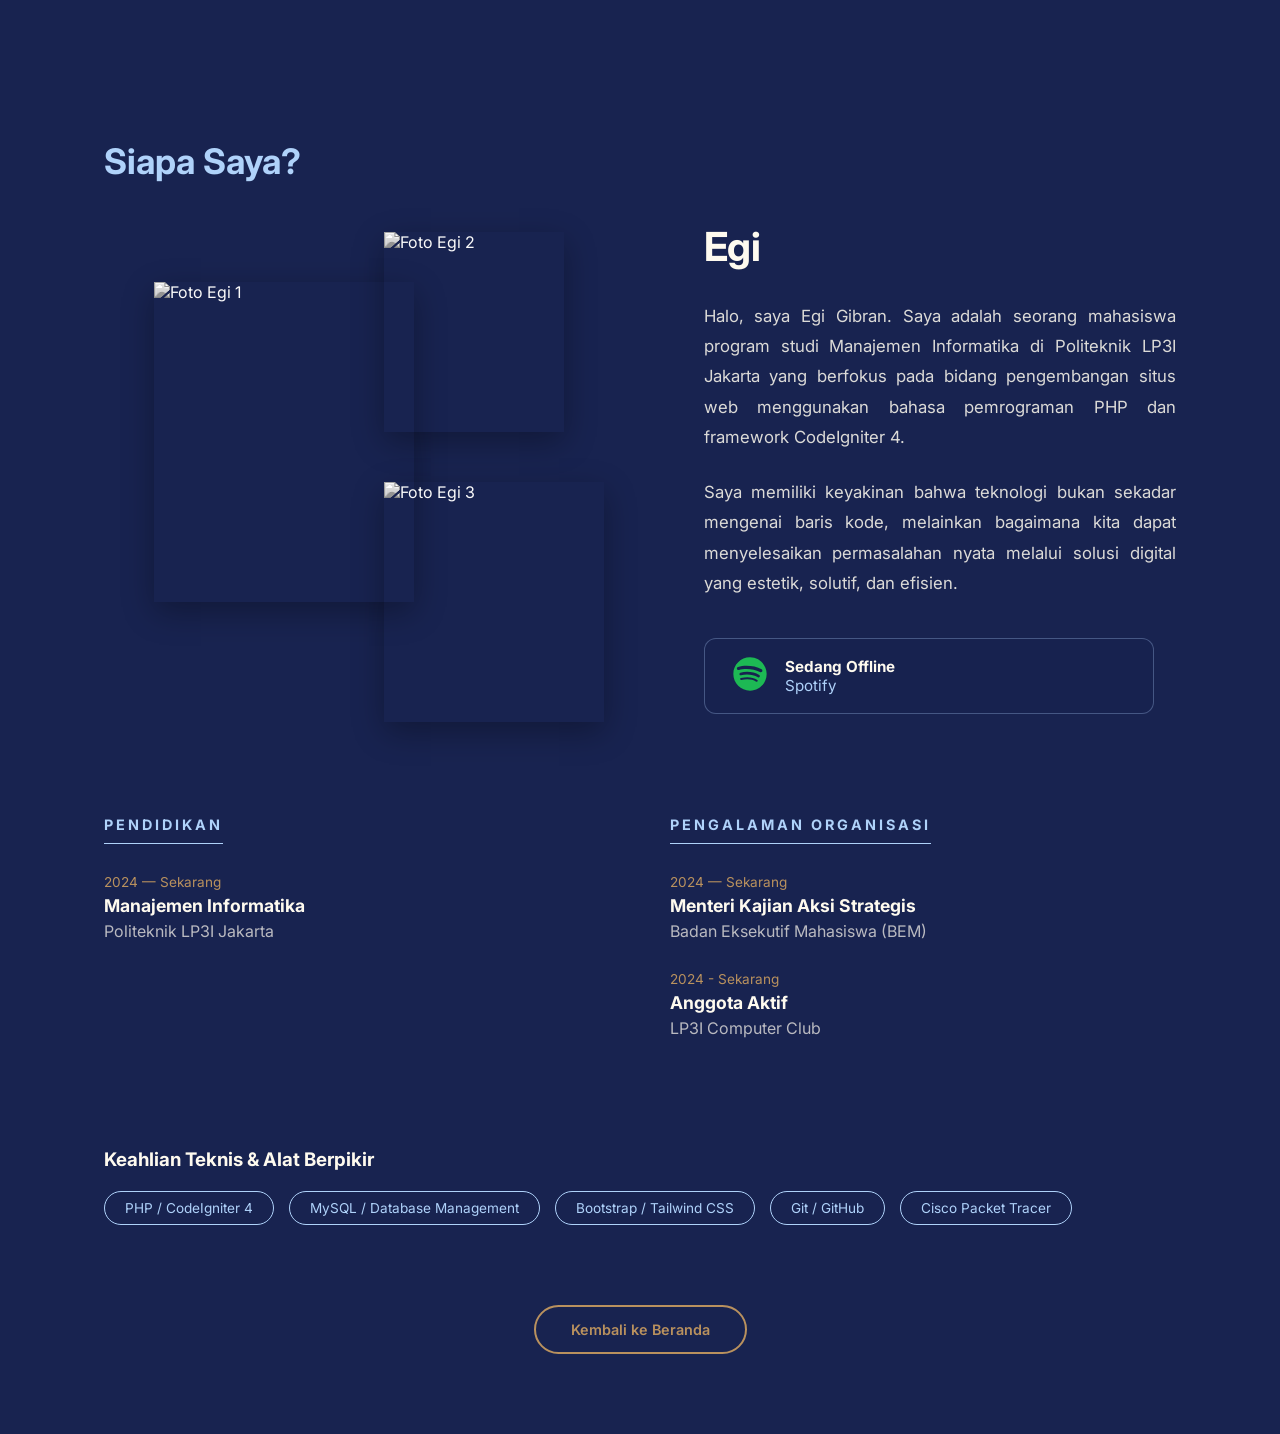
==== about.html @ 4a365207 "first commit: rombakan background dan marquee egi" ====
<!DOCTYPE html>
<html lang="id">
<head>
  <meta charset="UTF-8">
  <meta name="viewport" content="width=device-width, initial-scale=1.0">
  <title>Tentang — Egi</title>
  <link rel="stylesheet" href="style.css">
  <link href="https://fonts.googleapis.com/css2?family=Inter:wght@300;400;600&family=Montserrat:wght@800&display=swap" rel="stylesheet">
</head>
<body class="about-page">

  <!-- <header class="navbar scrolled">
    <a href="index.html" class="logo">Egi.</a>
    <nav class="nav-links">
      <a href="index.html">Beranda</a>
      <a href="about.html" style="color: var(--powder-blue); font-weight: 600;">Tentang</a>
      <a href="index.html#project">Portofolio</a>
      <a href="index.html#contact">Kontak</a>
    </nav>
  </header> -->

  <main class="about-container">
    <section class="about-hero">
      <h2 class="about-section-title reveal-left">Siapa Saya?</h2>
    </section>

    <div class="about-wrapper-alvalens">
      <div class="about-images-collage reveal-left">
        <div class="img-box img-main"><img src="assets/IMG_1856.jpg" alt="Foto Egi 1"></div>
        <div class="img-box img-top-right"><img src="assets/IMG_1967.jpg" alt="Foto Egi 2"></div>
        <div class="img-box img-bottom-center"><img src="assets/IMG_1965.jpg" alt="Foto Egi 3"></div>
      </div>

      <div class="about-text-content reveal-right">
        <h1 class="about-name">Egi</h1>
        <p class="about-paragraph">
          Halo, saya Egi Gibran. Saya adalah seorang mahasiswa program studi Manajemen Informatika di Politeknik LP3I Jakarta yang berfokus pada bidang pengembangan situs web menggunakan bahasa pemrograman PHP dan framework CodeIgniter 4.
        </p>
        <p class="about-paragraph">
          Saya memiliki keyakinan bahwa teknologi bukan sekadar mengenai baris kode, melainkan bagaimana kita dapat menyelesaikan permasalahan nyata melalui solusi digital yang estetik, solutif, dan efisien.
        </p>
        
        <div class="spotify-widget">
          <div class="spotify-icon">
            <svg viewBox="0 0 24 24" fill="currentColor">
              <path d="M12 2C6.477 2 2 6.477 2 12s4.477 10 10 10 10-4.477 10-10S17.523 2 12 2zm4.586 14.424c-.18.295-.565.387-.86.207-2.377-1.454-5.37-1.783-8.893-.982-.336.075-.668-.135-.744-.47-.075-.336.135-.668.47-.743 3.856-.88 7.15-.51 9.822 1.127.296.18.388.565.205.861zm1.225-2.72c-.227.367-.707.487-1.074.26-2.72-1.672-6.87-2.157-10.08-1.182-.413.125-.847-.107-.972-.52-.125-.413.107-.847.52-.972 3.676-1.114 8.243-.57 11.35 1.344.366.226.486.706.256 1.071zm.105-2.833C14.444 8.788 8.715 8.6 5.39 9.61c-.512.156-1.054-.133-1.21-.646-.156-.513.132-1.054.645-1.21 3.812-1.157 10.122-.94 14.135 1.443.46.273.61.87.337 1.33-.273.46-.87.61-1.33.338z"/>
            </svg>
          </div>
          <div class="spotify-info">
            <span class="spotify-title">Sedang Offline</span>
            <span class="spotify-status">Spotify</span>
          </div>
        </div>
      </div>
    </div>

    <section class="about-grid">
      <div class="grid-col reveal-left">
        <h3>Pendidikan</h3>
        <div class="timeline-item">
          <span class="year">2024 — Sekarang</span>
          <h4>Manajemen Informatika</h4>
          <p>Politeknik LP3I Jakarta</p>
        </div>
      </div>

      <div class="grid-col reveal-right">
        <h3>Pengalaman Organisasi</h3>
        <div class="timeline-item">
          <span class="year">2024 — Sekarang</span>
          <h4>Menteri Kajian Aksi Strategis</h4>
          <p>Badan Eksekutif Mahasiswa (BEM)</p>
        </div>
        <div class="timeline-item">
          <span class="year">2024 - Sekarang</span>
          <h4>Anggota Aktif</h4>
          <p>LP3I Computer Club</p>
        </div>
      </div>
    </section>

    <section class="skills-section reveal-up">
      <h3>Keahlian Teknis & Alat Berpikir</h3>
      <div class="skills-wrapper">
        <span>PHP / CodeIgniter 4</span>
        <span>MySQL / Database Management</span>
        <span>Bootstrap / Tailwind CSS</span>
        <span>Git / GitHub</span>
        <span>Cisco Packet Tracer</span>
      </div>
    </section>

    <div style="text-align: center; margin-top: 80px;">
        <a href="index.html" class="minimal-btn">Kembali ke Beranda</a>
    </div>
  </main>

  <script src="script.js"></script>
  <script>
  document.addEventListener("DOMContentLoaded", () => {
    const elementsToAnimate = document.querySelectorAll('.reveal-up, .reveal-left, .reveal-right');
    setTimeout(() => {
      elementsToAnimate.forEach((element, index) => {
        setTimeout(() => {
          element.classList.add('active');
        }, index * 150);
      });
    }, 100);
  });
</script>
</body>
</html>
---- style.css ----
/* =========================
   GOOGLE FONT
========================= */
@import url('https://fonts.googleapis.com/css2?family=Inter:wght@300;400;500;600;700&display=swap');


:root {
  --deep-blue: #182350;     /* Warna background utama/gelap */
  --powder-blue: #AFD2FA;   /* Warna aksen terang/highlight */
  --floral-white: #FEFAEF;  /* Warna teks utama & card cerah */
  --pale-brown: #B9915E;    /* Warna tombol premium/aksen hangat */
}
/* =========================
   RESET & BASE
========================= */
* {
  margin: 0;
  padding: 0;
  box-sizing: border-box;
}

html, body {
  width: 100%;
  height: 100%;
  background: var(--deep-blue);
  color: var(--floral-white);
  font-family: 'Inter', sans-serif;
}

/* Global scroll setting */
body {
  overflow-x: hidden;
  overflow-y: auto;
}

/* =========================
   SMOOTH SCROLL CONTAINER
========================= */
.scroll-container {
  /* Ubah dari 100vh ke auto supaya bisa di-scroll bebas */
  height: auto;
  overflow-y: visible;
  overflow-x: hidden;
  /* Matikan total scroll-snap */
  scroll-snap-type: none !important;
  scroll-behavior: smooth;
}

.section {
  min-height: 100vh;
  /* Matikan snap align di section */
  scroll-snap-align: none !important;
  scroll-snap-stop: normal !important;
  display: flex;
  align-items: center;
  justify-content: center;
  padding: 0 8%;
}

/* =========================
   NAVBAR & LOGO (STAY RAMPING)
========================= */
.navbar {
  position: fixed;
  top: 0;
  left: 0;
  width: 100%;
  height: 80px;
  padding: 0 5%;
  display: flex;
  align-items: center;
  justify-content: space-between;
  z-index: 1000;
  transition: all 0.6s cubic-bezier(0.25, 1, 0.5, 1);
}

.navbar.scrolled {
  top: 20px;
  left: 50%;
  transform: translateX(-50%);
  width: 90%;
  max-width: 1100px;
  height: 65px;
  border-radius: 100px;
  background: rgba(24, 35, 80, 0.5) !important; /* Transparansi Deep Blue */
  backdrop-filter: blur(20px);
  border: 1px solid rgba(175, 210, 250, 0.2); /* Border tipis pake Powder Blue */
  box-shadow: 0 10px 40px rgba(0,0,0,0.3);
}

.logo {
  text-decoration: none;
  color: var(--floral-white) !important;
  font-family: 'Inter', sans-serif;
  font-size: 1.5rem;
  font-weight: 300;
  letter-spacing: 2px;
  text-transform: uppercase;
  transition: 0.3s;
}

.nav-links { display: flex; gap: 40px; }
.nav-links a { 
  text-decoration: none; 
  color: var(--floral-white);
  font-size: 0.95rem; 
  transition: 0.3s; 
}
.nav-links a:hover { 
  color: var(--powder-blue); 
}

/* =========================
   LAYOUT & CONTENT (SEJAJAR)
========================= */
.section-wrapper {
  width: 100%;
  max-width: 1100px;
  display: flex;
  justify-content: space-between;
  align-items: center;
  margin: 0 auto;
  gap: 80px;
}

.section-content {
  flex: 1;
  max-width: 520px;
  text-align: left;
}

.section-image {
  flex: 1;
  display: flex;
  justify-content: flex-end;
}

.section-label {
  text-transform: uppercase;
  font-size: 0.8rem;
  letter-spacing: 4px;
  color: var(--powder-blue); /* Label teks atas jadi biru muda menyala */
  margin-bottom: 12px;
  display: block;
}

.section-content h1 {
  font-size: clamp(3rem, 6vw, 4.5rem);
  line-height: 1.05;
  margin-bottom: 20px;
  letter-spacing: -2px;
  font-weight: 700;
  color: var(--floral-white) !important;
}

.section-content h2 {
  font-size: clamp(2rem, 3.5vw, 2.8rem);
  line-height: 1.2;
  margin-bottom: 20px;
  letter-spacing: -1px;
  font-weight: 600;
  color: var(--floral-white) !important;
}

.section-description {
  color: rgba(254, 250, 239, 0.8); /* Teks deskripsi dibuat sedikit transparan agar nyaman dibaca */
  line-height: 1.8;
  font-size: 1.05rem;
  margin-bottom: 35px;
  text-align: justify;
  text-justify: inter-word;
}

/* =========================
   IMAGES SYSTEM
========================= */
.image-container {
  width: 280px;
  height: 340px;
  overflow: hidden;
  background: #ccc; 
  border: 1px solid rgba(0,0,0,0.05);
  transition: transform 0.6s cubic-bezier(0.25, 1, 0.5, 1);
}

.image-pill { border-radius: 200px; }
.image-square { border-radius: 24px; }

.image-container img {
  width: 100%;
  height: 100%;
  object-fit: cover;
  filter: grayscale(100%);
  transition: filter 0.6s ease, transform 0.6s ease;
  opacity: 0.9;
}

.image-container:hover img { 
  opacity: 1; 
  filter: grayscale(0%);
}

.image-container:hover { transform: scale(1.02); }

/* Efek dasar sebelum elemen masuk ke layar */
.reveal-left { 
  opacity: 0; 
  transform: translateX(-50px); 
  transition: opacity 0.8s ease, transform 0.8s cubic-bezier(0.25, 1, 0.5, 1);
}
.reveal-right { 
  opacity: 0; 
  transform: translateX(50px); 
  transition: opacity 0.8s ease, transform 0.8s cubic-bezier(0.25, 1, 0.5, 1);
}
.reveal-up { 
  opacity: 0; 
  transform: translateY(40px); 
  transition: opacity 0.8s ease, transform 0.8s cubic-bezier(0.25, 1, 0.5, 1);
}

/* Kelas aktif saat elemen ada di dalam layar */
.reveal-left.active, 
.reveal-right.active, 
.reveal-up.active { 
  opacity: 1; 
  transform: translate(0); 
}

.minimal-btn {
  display: inline-block;
  padding: 14px 35px;
  border: 2px solid var(--pale-brown);
  border-radius: 50px;
  color: var(--pale-brown);
  text-decoration: none;
  transition: 0.3s;
  font-size: 0.9rem;
  background: transparent;
  font-weight: 600;
}

.minimal-btn:hover { 
  background: var(--pale-brown); 
  color: var(--deep-blue); /* Saat dihover teks berubah jadi kontras gelap */
  transform: translateY(-3px);
  box-shadow: 0 10px 20px rgba(185, 145, 94, 0.3); /* Shadow mengikuti warna tombol */
}

/* =========================
   ABOUT PAGE FIX (NO BLANK)
========================= */
.about-page {
background: var(--deep-blue) !important;
  color: var(--floral-white) !important;
  overflow-y: auto !important;
}

/* Matikan snap scroll di About agar konten tidak hilang */
.about-page .scroll-container {
  height: auto !important;
  overflow: visible !important;
  display: block !important;
  scroll-snap-type: none !important;
}

/* =========================
   PERBAIKAN TOTAL: ALVALENS LAYOUT
========================= */
.about-page {
  background: var(--deep-blue); /* Sekarang background dasarnya jadi Deep Blue */
  color: var(--floral-white);   /* Semua teks global defaultnya jadi krem putih mewah */
  overflow-y: auto !important;
}

.about-container {
  max-width: 1200px;
  margin: 0 auto;
  padding: 140px 5% 80px;
}

/* Judul Atas Kiri */
.about-section-title {
  font-family: 'Inter', sans-serif;
  font-size: 2.2rem;
  font-weight: 700;
  color: var(--powder-blue) !important;
  margin-bottom: 40px;
  text-align: left;
}

/* Grid Pembagi 2 Kolom */
.about-wrapper-alvalens {
  display: grid;
  grid-template-columns: 1.1fr 1fr;
  gap: 80px;
  align-items: start;
  margin-bottom: 100px;
}

/* =========================
   KOLASE FOTO (STACKING EFFECT)
========================= */
.about-images-collage {
  position: relative;
  width: 100%;
  height: 480px; /* Menjaga wadah tumpukan foto stabil */
}

.img-box {
  position: absolute;
  overflow: hidden;
  box-shadow: 0 10px 30px rgba(0,0,0,0.3);
  /* KUNCINYA DI SINI: Pake cubic-bezier biar transisi pas hover keluar-masuk halus banget */
  transition: transform 0.6s cubic-bezier(0.25, 1, 0.5, 1), box-shadow 0.6s cubic-bezier(0.25, 1, 0.5, 1), z-index 0.3s ease;
}

.img-box img {
  width: 100%;
  height: 100%;
  object-fit: cover;
  filter: grayscale(100%); /* Efek monokrom hitam putih */
  transition: filter 0.6s cubic-bezier(0.25, 1, 0.5, 1);
}

/* EFEK TIMBUL HALUS PAS DI-HOVER */
.img-box:hover {
  transform: translateY(-12px) scale(1.03); 
  box-shadow: 0 25px 50px rgba(0,0,0,0.5); 
  z-index: 10 !important;
}

.img-box:hover img {
  filter: grayscale(0%); /* Berwarna saat di-hover */
}

/* Pengaturan Posisi & Ukuran Persis Gambar */
.img-main {
  width: 260px;
  height: 320px;
  left: 50px;
  top: 60px;
  z-index: 2;
}

.img-top-right {
  width: 180px;
  height: 200px;
  right: 60px;
  top: 10px;
  z-index: 1;
}

.img-bottom-center {
  width: 220px;
  height: 240px;
  left: 280px;
  bottom: -20px;
  z-index: 3;
}

/* =========================
   KOLOM TEKS & DESKRIPSI
========================= */
.about-text-content {
  display: flex;
  flex-direction: column;
  gap: 25px;
}

.about-name {
  font-size: 2.5rem;
  font-weight: 700;
  color: var(--floral-white) !important;
  letter-spacing: -0.5px;
  margin-bottom: 5px;
}

.about-paragraph {
  font-size: 1.05rem;
  line-height: 1.8;
  color: rgba(254, 250, 239, 0.85) !important;
  text-align: justify; /* Membuat teks rata kanan-kiri yang rapi */
}

.about-paragraph strong {
  color: var(--powder-blue) !important; /* Teks tebal/highlight jadi biru muda */
  font-weight: 600;
}

/* =========================
   SPOTIFY WIDGET BOX
========================= */
.spotify-widget {
display: flex;
  align-items: center;
  gap: 15px;
  border: 1.5px solid rgba(175, 210, 250, 0.3);
  border-radius: 12px;
  padding: 15px 25px;
  width: 100%;
  max-width: 450px;
  margin-top: 15px;
  background: rgba(24, 35, 80, 0.3);
}

.spotify-icon svg {
  width: 40px;
  height: 40px;
  color: #1DB954; /* Kita kasih warna ijo khas Spotify asli biar mantap */
}

.spotify-info {
  display: flex;
  flex-direction: column;
}

.spotify-title {
  font-size: 0.95rem;
  font-weight: 700;
  color: var(--floral-white);
}

.spotify-status {
  font-size: 0.95rem;
  color: var(--powder-blue);
}

/* Responsif Mobile */
@media (max-width: 992px) {
  .about-wrapper-alvalens {
    grid-template-columns: 1fr;
    gap: 50px;
  }
  .about-images-collage {
    height: 400px;
  }
  .img-main { width: 200px; height: 260px; left: 10px; }
  .img-top-right { width: 140px; height: 160px; right: 20px; }
  .img-bottom-center { width: 160px; height: 180px; left: 180px; }
}

/* Paksa konten About muncul tanpa menunggu JS */
.reveal-left { 
  opacity: 0; 
  transform: translateX(-50px); 
  transition: opacity 0.8s ease, transform 0.8s cubic-bezier(0.25, 1, 0.5, 1);
}
.reveal-right { 
  opacity: 0; 
  transform: translateX(50px); 
  transition: opacity 0.8s ease, transform 0.8s cubic-bezier(0.25, 1, 0.5, 1);
}
.reveal-up { 
  opacity: 0; 
  transform: translateY(40px); 
  transition: opacity 0.8s ease, transform 0.8s cubic-bezier(0.25, 1, 0.5, 1);
}

.reveal-left.active, .reveal-right.active, .reveal-up.active { 
  opacity: 1 !important; 
  transform: translate(0) !important;
}

.about-hero h1 {
  font-size: clamp(2.5rem, 5vw, 4rem);
  margin-bottom: 30px;
  letter-spacing: -2px;
  color: var(--floral-white);
}

.about-bio {
  font-size: 1.2rem;
  line-height: 1.8;
  color: rgba(254, 250, 239, 0.85);
  max-width: 750px;
  margin-bottom: 80px;
}

.about-grid {
  display: grid;
  grid-template-columns: 1fr 1fr;
  gap: 60px;
  margin-bottom: 80px;
}

.grid-col h3 {
  text-transform: uppercase;
  font-size: 0.9rem;
  letter-spacing: 3px;
  margin-bottom: 30px;
  color: var(--powder-blue);
  border-bottom: 1px solid var(--powder-blue);
  padding-bottom: 10px;
  display: inline-block;
}

.timeline-item { margin-bottom: 30px; }
.timeline-item .year { font-size: 0.85rem; color: var(--pale-brown); /* Tahun pendidikan/organisasi di-highlight warna cokelat emas */ display: block; margin-bottom: 5px; }
.timeline-item h4 { font-size: 1.1rem; 
  font-weight: 700;
  color: var(--floral-white) !important; /* Memastikan judul instansi berwarna terang */
  margin-bottom: 5px; }

  .timeline-item p {
  color: rgba(254, 250, 239, 0.7) !important; /* Deskripsi instansi */
}

.skills-wrapper { display: flex; flex-wrap: wrap; gap: 15px; margin-top: 20px; }
.skills-wrapper span {
  padding: 8px 20px;
  border: 1px solid var(--powder-blue);
    color: var(--powder-blue);
  border-radius: 50px;
  font-size: 0.85rem;
  transition: 0.3s;
}
.skills-wrapper span:hover { background: var(--powder-blue);
    color: var(--deep-blue); }

/* =========================
   OVERLAY MENU & HAMBURGER FIX
========================= */
.hamburger { 
  border: none; 
  background: none; 
  cursor: pointer; 
  z-index: 1001; 
  display: block;
  padding: 10px; /* Kasih ruang klik biar nyaman */
}

/* Set isi garis hitam hamburger biar muncul mantap */
.hamburger span { 
  display: block; 
  width: 30px; 
  height: 2px; 
  background: var(--floral-white) !important; /* Garis burger jadi putih biar kelihatan */
  margin: 6px 0; 
  transition: all 0.3s ease; 
}

/* Animasi keren pas hamburger diklik (menjadi X) */
.hamburger.active span:nth-child(1) {
  transform: translateY(8px) rotate(45deg);
}
.hamburger.active span:nth-child(2) {
  opacity: 0;
}
.hamburger.active span:nth-child(3) {
  transform: translateY(-8px) rotate(-45deg);
}

/* Perbaikan Overlay Menu biar gak ngerusak tampilan utama */
.overlay-menu {
  position: fixed;
  inset: 0;
  background: var(--deep-blue) !important; /* Menu layar penuh jadi biru gelap */
  z-index: 999;
  display: flex;
  justify-content: center;
  align-items: center;
  
  /* Sembunyikan total saat tidak aktif */
  opacity: 0;
  visibility: hidden;
  pointer-events: none; 
  transition: opacity 0.5s ease, visibility 0.5s ease;
}

/* Saat overlay aktif dibuka */
.overlay-menu.active { 
  opacity: 1; 
  visibility: visible; 
  pointer-events: auto; /* Aktifkan klik tombol link */
}

/* Merapikan link di dalam overlay menu */
.overlay-links {
  display: flex;
  flex-direction: column;
  align-items: center;
  gap: 25px;
}

.overlay-links a { 
  display: block; 
  font-size: 2.5rem; 
  font-weight: 700; 
  color: rgba(254, 250, 239, 0.3);
  text-decoration: none; 
  text-transform: uppercase;
  letter-spacing: 2px;
  transition: all 0.4s ease; 
}

.overlay-links a:hover { 
  color: var(--powder-blue);
  transform: translateX(10px); 
}

@media (max-width: 768px) {
  .about-grid { grid-template-columns: 1fr; }
}


/* ========================================================
   EFEK LATAR BELAKANG TERINTEGRASI (ROMBAKAN EGI)
   ======================================================== */

/* Pembungkus Home & About: Memasang Gambar Heksagonal */
.home-about-group {
  width: 100%;
  position: relative;
  background-image: url('assets/bck-sec-homedanabout.png'); /* Menggunakan file heksagonal */
  background-size: cover;
  background-position: center;
  background-repeat: no-repeat;
  background-attachment: scroll;
  /* Trik blending mode: Menyaring background putih abu-abu menjadi menyatu dengan warna dasar body */
  background-blend-mode: overlay;
  background-color: var(--deep-blue);
}

/* Memastikan background aslinya transparan tipis agar pola di bawahnya tembus indah */
#home, #about {
  background: transparent !important; /* Paksa jadi transparan agar pola heksagonal di bawahnya tembus */
  backdrop-filter: none !important;  /* Matikan blur agar gambar abstrak di belakang terlihat tajam */
}

/* Section Work: Memasang Gambar Gelombang Asap */
.work-page-bg {
  background-image: url('image_91da5.png'), linear-gradient(var(--deep-blue), var(--deep-blue));
  background-size: cover;
  background-position: center;
  /* Screen membuat warna putih jadi transparan di atas warna dasar gelap */
  background-blend-mode: screen;
  background-color: var(--deep-blue);
  opacity: 1;
}

/* Section Contact: Memasang Gambar Marmer Premium */
.contact-page-bg {
  background-image: url('image_901c8f.jpg');
  background-size: cover;
  background-position: center;
  /* Color-burn / Multiply menyaring gumpalan marmer abu menjadi urat-urat gelap eksklusif */
  background-blend-mode: color-burn;
  background-color: var(--deep-blue);
}


/* ========================================================
   KOMPONEN: INFINITE MARQUEE TEXT RUNNING
   ======================================================== */
.marquee-container {
  width: 100%;
  overflow: hidden;
  background: var(--pale-brown); /* Menggunakan kelompok warna cokelat emas premium lu */
  padding: 18px 0;
  display: flex;
  align-items: center;
  border-top: 1px solid rgba(175, 210, 250, 0.2);
  border-bottom: 1px solid rgba(175, 210, 250, 0.2);
  z-index: 5;
  position: relative;
}

.marquee-content {
  display: flex;
  white-space: nowrap;
  gap: 0;
  /* Memanggil fungsi animasi berjalan terus menerus */
  animation: marquee-running 25s linear infinite;
}

.marquee-content span {
  font-family: 'Inter', sans-serif;
  font-size: 1.1rem;
  font-weight: 700;
  color: var(--deep-blue); /* Warna teks kontras gelap kontras tinggi */
  letter-spacing: 2px;
  padding-right: 40px; /* Jarak jeda antar kalimat repetisi */
}

/* Logika Animasi Pergeseran Koordinat X Murni */
@keyframes marquee-running {
  0% {
    transform: translateX(0%);
  }
  100% {
    transform: translateX(-33.33%);
  }
}


/* ========================================================
   OPTIMALISASI ANIMASI JAVASCRIPT REVEAL SYSTEM
   ======================================================== */
.reveal-left, .reveal-right, .reveal-up {
  opacity: 0;
  transition: opacity 0.8s ease, transform 0.8s cubic-bezier(0.25, 1, 0.5, 1);
}

.reveal-left { transform: translateX(-40px); }
.reveal-right { transform: translateX(40px); }
.reveal-up { transform: translateY(40px); }

/* Saat JS mendeteksi scroll atau load, kelas active ini langsung dipaksa berjalan */
.reveal-left.active, 
.reveal-right.active, 
.reveal-up.active { 
  opacity: 1 !important; 
  transform: translate(0) !important; 
}


/* Section Project: Memasang Gambar Gelombang Asap */
#project.work-page-bg {
  background-image: url('image_91da5.png'), linear-gradient(var(--deep-blue), var(--deep-blue));
  background-size: cover;
  background-position: center;
  background-blend-mode: screen;
  background-color: var(--deep-blue);
}
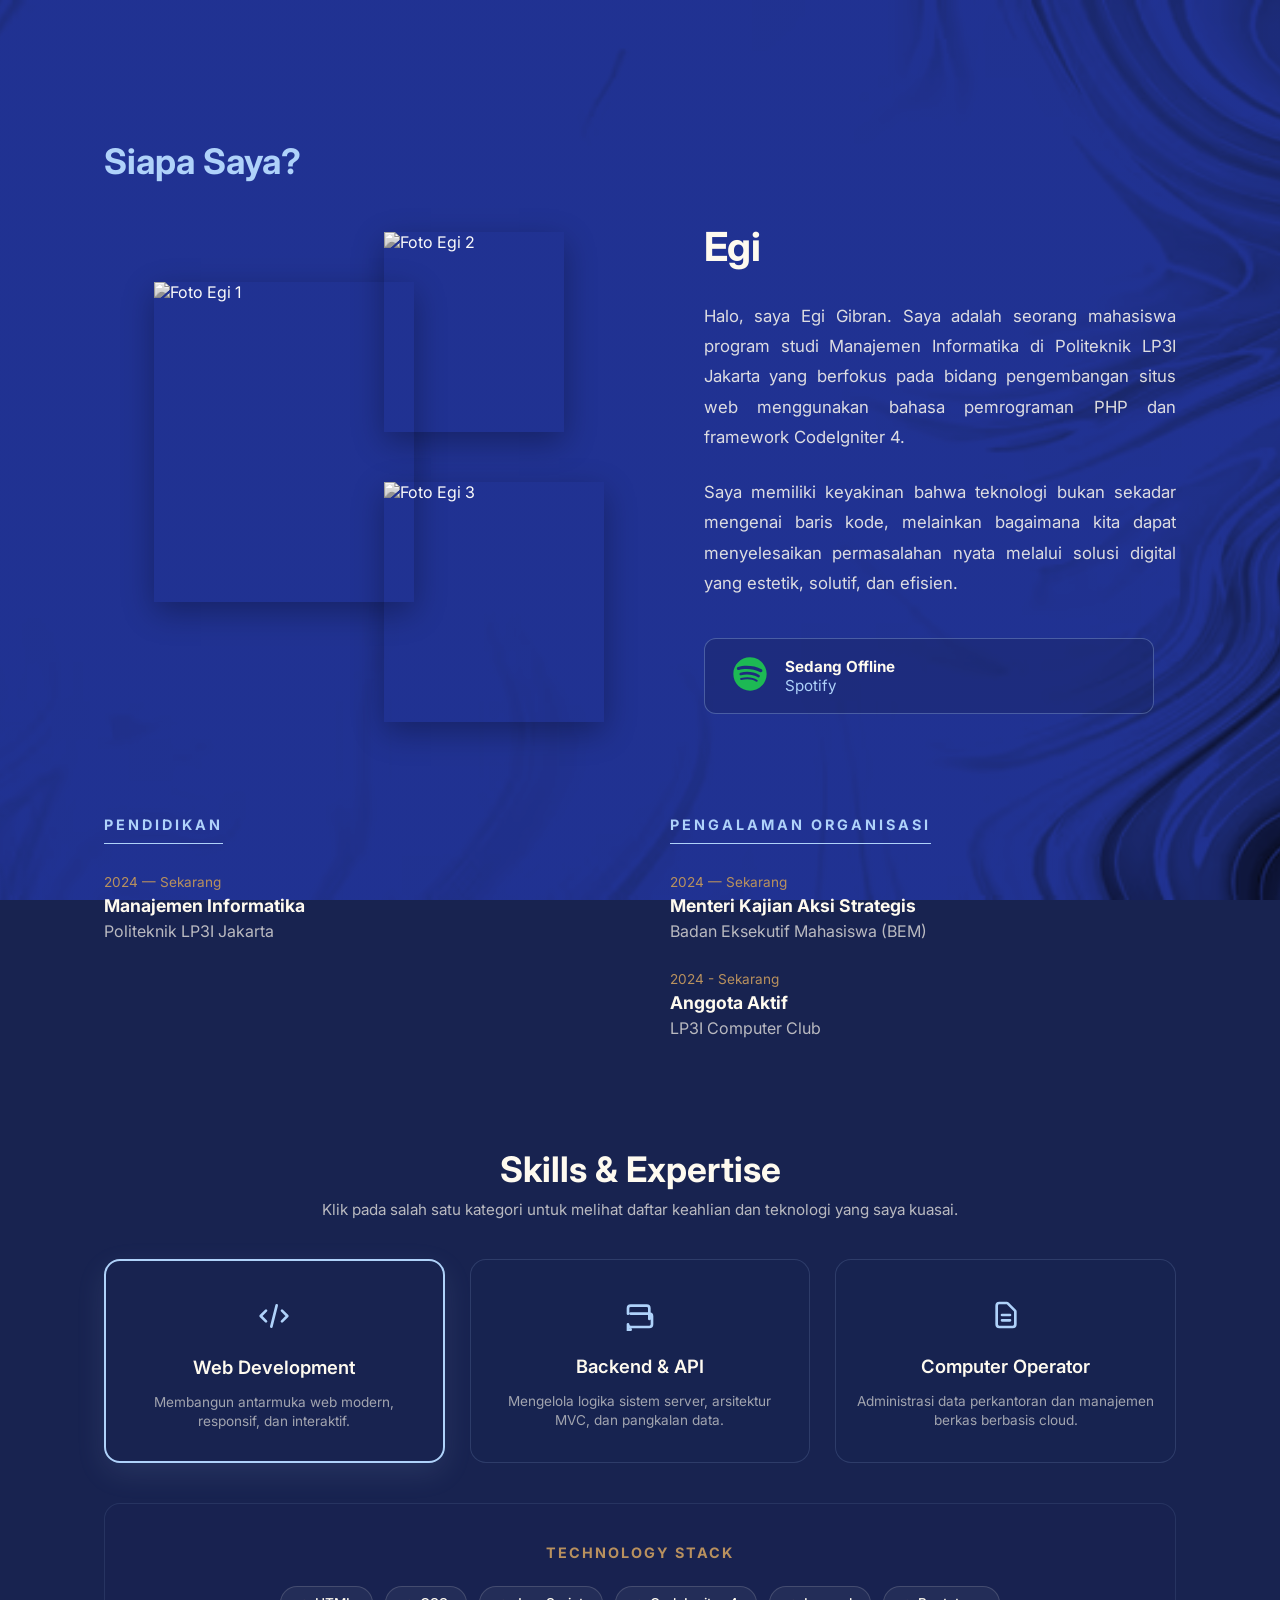
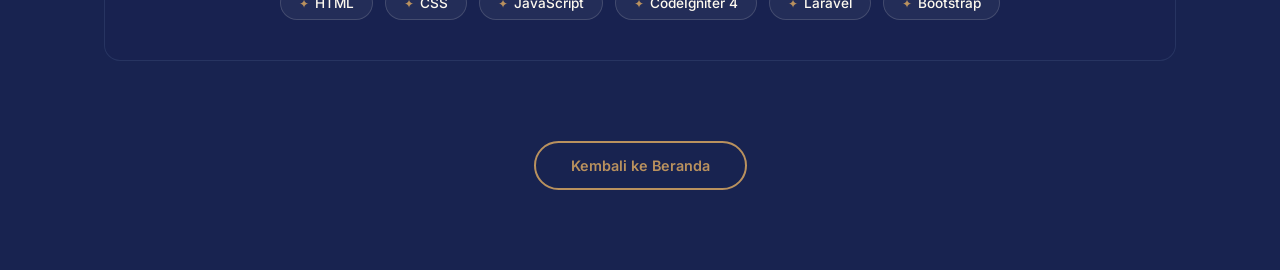
==== commit 91431f66: "Update website background jadi satu gambar utuh" ====
--- a/about.html
+++ b/about.html
@@ -5,19 +5,153 @@
   <meta name="viewport" content="width=device-width, initial-scale=1.0">
   <title>Tentang — Egi</title>
   <link rel="stylesheet" href="style.css">
-  <link href="https://fonts.googleapis.com/css2?family=Inter:wght@300;400;600&family=Montserrat:wght@800&display=swap" rel="stylesheet">
+  <link href="https://fonts.googleapis.com/css2?family=Inter:wght@300;400;600;700&family=Montserrat:wght@800&display=swap" rel="stylesheet">
+  
+  <!-- CSS Khusus untuk Interaktif Tab Kategori Skill ala image_175cc5.png -->
+  <style>
+    .skills-container-interactive {
+      width: 100%;
+      max-width: 1100px;
+      margin: 60px auto 20px;
+      text-align: center;
+    }
+    .skills-header-text h2 {
+      font-size: 2.2rem;
+      font-weight: 700;
+      color: var(--floral-white);
+      margin-bottom: 10px;
+    }
+    .skills-header-text p {
+      color: rgba(254, 250, 239, 0.7);
+      font-size: 0.95rem;
+      margin-bottom: 40px;
+    }
+    /* Grid Kategori Kartu Atas */
+    .skills-category-grid {
+      display: grid;
+      grid-template-columns: repeat(3, 1fr);
+      gap: 25px;
+      margin-bottom: 40px;
+    }
+    .skill-card-btn {
+      background: rgba(24, 35, 80, 0.4);
+      border: 1.5px solid rgba(175, 210, 250, 0.15);
+      border-radius: 16px;
+      padding: 30px 20px;
+      cursor: pointer;
+      display: flex;
+      flex-direction: column;
+      align-items: center;
+      gap: 15px;
+      transition: all 0.4s cubic-bezier(0.25, 1, 0.5, 1);
+    }
+    .skill-card-btn .icon-box {
+      width: 50px;
+      height: 50px;
+      display: flex;
+      align-items: center;
+      justify-content: center;
+      color: var(--powder-blue);
+      transition: transform 0.3s ease;
+    }
+    .skill-card-btn h4 {
+      font-size: 1.15rem;
+      font-weight: 600;
+      color: var(--floral-white);
+    }
+    .skill-card-btn p {
+      font-size: 0.85rem;
+      color: rgba(254, 250, 239, 0.6);
+      line-height: 1.4;
+    }
+    /* Efek Hover & Aktif Sesuai Referensi Gambar */
+    .skill-card-btn:hover {
+      transform: translateY(-5px);
+      border-color: rgba(175, 210, 250, 0.4);
+      background: rgba(24, 35, 80, 0.6);
+    }
+    .skill-card-btn:hover .icon-box {
+      transform: scale(1.1);
+    }
+    .skill-card-btn.active-tab {
+      background: rgba(24, 35, 80, 0.8);
+      border: 2px solid var(--powder-blue);
+      box-shadow: 0 10px 30px rgba(175, 210, 250, 0.1);
+    }
+    /* Panel Tempat Menampilkan Stack di Bawah */
+    .tech-stack-display-panel {
+      background: rgba(24, 35, 80, 0.25);
+      border: 1.5px solid rgba(175, 210, 250, 0.1);
+      border-radius: 16px;
+      padding: 40px 30px;
+      min-height: 150px;
+      display: flex;
+      flex-direction: column;
+      align-items: center;
+      justify-content: center;
+      gap: 20px;
+    }
+    .tech-stack-display-panel h5 {
+      font-size: 0.9rem;
+      text-transform: uppercase;
+      letter-spacing: 2px;
+      color: var(--pale-brown);
+      margin-bottom: 5px;
+    }
+    .tab-content-panel {
+      display: none;
+      flex-wrap: wrap;
+      justify-content: center;
+      gap: 12px;
+      width: 100%;
+      animation: fadeInSmooth 0.5s ease forwards;
+    }
+    .tab-content-panel.active-panel {
+      display: flex;
+    }
+    /* Desain Tombol Kapsul Mini */
+    .pill-badge {
+      display: flex;
+      align-items: center;
+      gap: 6px;
+      padding: 8px 18px;
+      background: rgba(254, 250, 239, 0.05);
+      border: 1px solid rgba(254, 250, 239, 0.15);
+      border-radius: 50px;
+      font-size: 0.85rem;
+      color: var(--floral-white);
+      font-weight: 500;
+      transition: all 0.3s ease;
+    }
+    .pill-badge::before {
+      content: '✦';
+      color: var(--pale-brown);
+      font-size: 0.75rem;
+    }
+    .pill-badge:hover {
+      background: var(--powder-blue);
+      color: var(--deep-blue);
+      border-color: var(--powder-blue);
+    }
+
+    @keyframes fadeInSmooth {
+      from { opacity: 0; transform: translateY(10px); }
+      to { opacity: 1; transform: translateY(0); }
+    }
+
+    /* Penyesuaian Responsif Layar HP */
+    @media (max-width: 768px) {
+      .skills-category-grid {
+        grid-template-columns: 1fr;
+        gap: 15px;
+      }
+      .skill-card-btn {
+        padding: 20px;
+      }
+    }
+  </style>
 </head>
 <body class="about-page">
-
-  <!-- <header class="navbar scrolled">
-    <a href="index.html" class="logo">Egi.</a>
-    <nav class="nav-links">
-      <a href="index.html">Beranda</a>
-      <a href="about.html" style="color: var(--powder-blue); font-weight: 600;">Tentang</a>
-      <a href="index.html#project">Portofolio</a>
-      <a href="index.html#contact">Kontak</a>
-    </nav>
-  </header> -->
 
   <main class="about-container">
     <section class="about-hero">
@@ -79,14 +213,77 @@
       </div>
     </section>
 
-    <section class="skills-section reveal-up">
-      <h3>Keahlian Teknis & Alat Berpikir</h3>
-      <div class="skills-wrapper">
-        <span>PHP / CodeIgniter 4</span>
-        <span>MySQL / Database Management</span>
-        <span>Bootstrap / Tailwind CSS</span>
-        <span>Git / GitHub</span>
-        <span>Cisco Packet Tracer</span>
+    <!-- ROMBAKAN UTAMA: INTERACTIVE TABBED SKILLS LAYOUT -->
+    <section class="skills-container-interactive reveal-up">
+      <div class="skills-header-text">
+        <h2>Skills & Expertise</h2>
+        <p>Klik pada salah satu kategori untuk melihat daftar keahlian dan teknologi yang saya kuasai.</p>
+      </div>
+
+      <!-- Tiga Kartu Kategori Pilihan Atas -->
+      <div class="skills-category-grid">
+        <div class="skill-card-btn active-tab" onclick="switchSkillTab(event, 'web-dev-panel')">
+          <div class="icon-box">
+            <svg width="32" height="32" fill="none" stroke="currentColor" stroke-width="2" viewBox="0 0 24 24">
+              <path stroke-linecap="round" stroke-linejoin="round" d="M10 20l4-16m4 4l4 4-4 4M6 16l-4-4 4-4" />
+            </svg>
+          </div>
+          <h4>Web Development</h4>
+          <p>Membangun antarmuka web modern, responsif, dan interaktif.</p>
+        </div>
+
+        <div class="skill-card-btn" onclick="switchSkillTab(event, 'backend-panel')">
+          <div class="icon-box">
+            <svg width="32" height="32" fill="none" stroke="currentColor" stroke-width="2" viewBox="0 0 24 24">
+              <path stroke-linecap="round" stroke-linejoin="round" d="M19 11H5m14 0a2 2 0 012 2v6a2 2 0 01-2 2H5a2 2 0 01-2-2v6a2 2 0 012-2m14-8V7a2 2 0 00-2-2H5a2 2 0 00-2 2v4" />
+            </svg>
+          </div>
+          <h4>Backend & API</h4>
+          <p>Mengelola logika sistem server, arsitektur MVC, dan pangkalan data.</p>
+        </div>
+
+        <div class="skill-card-btn" onclick="switchSkillTab(event, 'operator-panel')">
+          <div class="icon-box">
+            <svg width="32" height="32" fill="none" stroke="currentColor" stroke-width="2" viewBox="0 0 24 24">
+              <path stroke-linecap="round" stroke-linejoin="round" d="M9 12h6m-6 4h6m2 5H7a2 2 0 01-2-2V5a2 2 0 012-2h5.586a1 1 0 01.707.293l5.414 5.414a1 1 0 01.293.707V19a2 2 0 01-2 2z" />
+            </svg>
+          </div>
+          <h4>Computer Operator</h4>
+          <p>Administrasi data perkantoran dan manajemen berkas berbasis cloud.</p>
+        </div>
+      </div>
+
+      <!-- Container Tampilan Hasil Stack di Bawah -->
+      <div class="tech-stack-display-panel">
+        <h5>Technology Stack</h5>
+        
+        <!-- Isi Kategori 1: Web Development -->
+        <div id="web-dev-panel" class="tab-content-panel active-panel">
+          <span class="pill-badge">HTML</span>
+          <span class="pill-badge">CSS</span>
+          <span class="pill-badge">JavaScript</span>
+          <span class="pill-badge">CodeIgniter 4</span>
+          <span class="pill-badge">Laravel</span>
+          <span class="pill-badge">Bootstrap</span>
+        </div>
+
+        <!-- Isi Kategori 2: Backend & API -->
+        <div id="backend-panel" class="tab-content-panel">
+          <span class="pill-badge">PHP</span>
+          <span class="pill-badge">CodeIgniter 4</span>
+          <span class="pill-badge">Laravel</span>
+          <span class="pill-badge">MySQL</span>
+        </div>
+
+        <!-- Isi Kategori 3: Computer Operator -->
+        <div id="operator-panel" class="tab-content-panel">
+          <span class="pill-badge">Microsoft Word</span>
+          <span class="pill-badge">Microsoft Excel</span>
+          <span class="pill-badge">Microsoft PowerPoint</span>
+          <span class="pill-badge">Google Docs</span>
+          <span class="pill-badge">Google Sheets</span>
+          <span class="pill-badge">Google Slides</span>
+        </div>
       </div>
     </section>
 
@@ -96,17 +293,35 @@
   </main>
 
   <script src="script.js"></script>
+  
+  <!-- JavaScript Logika Pengubah Tab Kategori Keren Berkecepatan Tinggi -->
   <script>
-  document.addEventListener("DOMContentLoaded", () => {
-    const elementsToAnimate = document.querySelectorAll('.reveal-up, .reveal-left, .reveal-right');
-    setTimeout(() => {
-      elementsToAnimate.forEach((element, index) => {
-        setTimeout(() => {
-          element.classList.add('active');
-        }, index * 150);
-      });
-    }, 100);
-  });
-</script>
+    function switchSkillTab(event, panelId) {
+      // 1. Hapus kelas active-tab dari semua kartu kategori atas
+      const cards = document.querySelectorAll('.skill-card-btn');
+      cards.forEach(card => card.classList.remove('active-tab'));
+      
+      // 2. Sembunyikan seluruh isi panel badge teknologi di bawah
+      const panels = document.querySelectorAll('.tab-content-panel');
+      panels.forEach(panel => panel.classList.remove('active-panel'));
+      
+      // 3. Pasang kelas aktif ke elemen kartu yang sedang diklik user
+      event.currentTarget.classList.add('active-tab');
+      
+      // 4. Munculkan panel penampung stack yang sesuai dengan transisi halus
+      document.getElementById(panelId).classList.add('active-panel');
+    }
+
+    document.addEventListener("DOMContentLoaded", () => {
+      const elementsToAnimate = document.querySelectorAll('.reveal-up, .reveal-left, .reveal-right');
+      setTimeout(() => {
+        elementsToAnimate.forEach((element, index) => {
+          setTimeout(() => {
+            element.classList.add('active');
+          }, index * 150);
+        });
+      }, 100);
+    });
+  </script>
 </body>
 </html>
--- a/style.css
+++ b/style.css
@@ -1,18 +1,18 @@
-/* =========================
-   GOOGLE FONT
-========================= */
+/* ========================================================
+   GOOGLE FONT & INITIAL VARIABLE
+   ======================================================== */
 @import url('https://fonts.googleapis.com/css2?family=Inter:wght@300;400;500;600;700&display=swap');
 
-
 :root {
-  --deep-blue: #182350;     /* Warna background utama/gelap */
-  --powder-blue: #AFD2FA;   /* Warna aksen terang/highlight */
-  --floral-white: #FEFAEF;  /* Warna teks utama & card cerah */
-  --pale-brown: #B9915E;    /* Warna tombol premium/aksen hangat */
-}
-/* =========================
-   RESET & BASE
-========================= */
+  --deep-blue: #182350;     /* Biru dongker murni bawaan awal lu */
+  --powder-blue: #AFD2FA;   /* Warna aksen terang */
+  --floral-white: #FEFAEF;  /* Warna teks utama & card */
+  --pale-brown: #B9915E;    /* Warna tombol premium */
+}
+
+/* ========================================================
+   RESET & BASE SYSTEM (SATU BG UNTUK SEMUA)
+   ======================================================== */
 * {
   margin: 0;
   padding: 0;
@@ -22,44 +22,52 @@
 html, body {
   width: 100%;
   height: 100%;
-  background: var(--deep-blue);
   color: var(--floral-white);
   font-family: 'Inter', sans-serif;
-}
-
-/* Global scroll setting */
+  
+  /* Kunci Utama: Satu background global yang terintegrasi di body */
+  background-image: 
+    linear-gradient(rgba(24, 35, 80, 0.4), rgba(24, 35, 80, 0.4)), 
+    url('assets/bg-contact.jpg');
+  background-size: cover;
+  background-position: center;
+  background-repeat: no-repeat;
+  background-attachment: fixed; /* Bikin background diem statis yang elegan pas di-scroll */
+  background-color: var(--deep-blue);
+  background-blend-mode: overlay;
+}
+
 body {
   overflow-x: hidden;
   overflow-y: auto;
 }
 
-/* =========================
-   SMOOTH SCROLL CONTAINER
-========================= */
+/* ========================================================
+   SMOOTH SCROLL & LAYOUT CONTAINER
+   ======================================================== */
 .scroll-container {
-  /* Ubah dari 100vh ke auto supaya bisa di-scroll bebas */
   height: auto;
   overflow-y: visible;
   overflow-x: hidden;
-  /* Matikan total scroll-snap */
   scroll-snap-type: none !important;
   scroll-behavior: smooth;
 }
 
 .section {
   min-height: 100vh;
-  /* Matikan snap align di section */
   scroll-snap-align: none !important;
   scroll-snap-stop: normal !important;
   display: flex;
   align-items: center;
   justify-content: center;
-  padding: 0 8%;
-}
-
-/* =========================
-   NAVBAR & LOGO (STAY RAMPING)
-========================= */
+  padding: 80px 8%;
+  position: relative;
+  background: transparent !important; /* Dipastikan semua section transparan */
+}
+
+/* ========================================================
+   NAVBAR & LOGO (RESPONSIVE READY)
+   ======================================================== */
 .navbar {
   position: fixed;
   top: 0;
@@ -82,9 +90,9 @@
   max-width: 1100px;
   height: 65px;
   border-radius: 100px;
-  background: rgba(24, 35, 80, 0.5) !important; /* Transparansi Deep Blue */
+  background: rgba(24, 35, 80, 0.7) !important;
   backdrop-filter: blur(20px);
-  border: 1px solid rgba(175, 210, 250, 0.2); /* Border tipis pake Powder Blue */
+  border: 1px solid rgba(175, 210, 250, 0.2);
   box-shadow: 0 10px 40px rgba(0,0,0,0.3);
 }
 
@@ -96,23 +104,51 @@
   font-weight: 300;
   letter-spacing: 2px;
   text-transform: uppercase;
-  transition: 0.3s;
-}
-
-.nav-links { display: flex; gap: 40px; }
+  z-index: 1002;
+}
+
+/* Menu bawaan desktop */
+.nav-links { 
+  display: flex; 
+  gap: 40px; 
+}
+
 .nav-links a { 
   text-decoration: none; 
   color: var(--floral-white);
   font-size: 0.95rem; 
   transition: 0.3s; 
 }
+
 .nav-links a:hover { 
   color: var(--powder-blue); 
 }
 
-/* =========================
-   LAYOUT & CONTENT (SEJAJAR)
-========================= */
+/* ========================================================
+   CLEANING SECTION BG (SEMUA DIBUAT TRANSPARAN PENUH)
+   ======================================================== */
+
+.home-about-group {
+  width: 100%;
+  position: relative;
+  background: transparent !important;
+}
+
+#home, #about {
+  background: transparent !important;
+}
+
+.work-page-bg, #project.work-page-bg {
+  background: transparent !important;
+}
+
+.contact-page-bg {
+  background: transparent !important;
+}
+
+/* ========================================================
+   SECTION HERO LAYOUT CONFIGURATION
+   ======================================================== */
 .section-wrapper {
   width: 100%;
   max-width: 1100px;
@@ -139,14 +175,14 @@
   text-transform: uppercase;
   font-size: 0.8rem;
   letter-spacing: 4px;
-  color: var(--powder-blue); /* Label teks atas jadi biru muda menyala */
+  color: var(--powder-blue);
   margin-bottom: 12px;
   display: block;
 }
 
 .section-content h1 {
-  font-size: clamp(3rem, 6vw, 4.5rem);
-  line-height: 1.05;
+  font-size: clamp(2.5rem, 5vw, 4.5rem);
+  line-height: 1.1;
   margin-bottom: 20px;
   letter-spacing: -2px;
   font-weight: 700;
@@ -154,7 +190,7 @@
 }
 
 .section-content h2 {
-  font-size: clamp(2rem, 3.5vw, 2.8rem);
+  font-size: clamp(1.8rem, 3.5vw, 2.8rem);
   line-height: 1.2;
   margin-bottom: 20px;
   letter-spacing: -1px;
@@ -163,23 +199,21 @@
 }
 
 .section-description {
-  color: rgba(254, 250, 239, 0.8); /* Teks deskripsi dibuat sedikit transparan agar nyaman dibaca */
+  color: rgba(254, 250, 239, 0.8);
   line-height: 1.8;
   font-size: 1.05rem;
   margin-bottom: 35px;
   text-align: justify;
-  text-justify: inter-word;
-}
-
-/* =========================
-   IMAGES SYSTEM
-========================= */
+}
+
+/* ========================================================
+   IMAGES & COMPONENT SYSTEM
+   ======================================================== */
 .image-container {
   width: 280px;
   height: 340px;
   overflow: hidden;
-  background: #ccc; 
-  border: 1px solid rgba(0,0,0,0.05);
+  border: 1px solid rgba(175, 210, 250, 0.2);
   transition: transform 0.6s cubic-bezier(0.25, 1, 0.5, 1);
 }
 
@@ -201,31 +235,6 @@
 }
 
 .image-container:hover { transform: scale(1.02); }
-
-/* Efek dasar sebelum elemen masuk ke layar */
-.reveal-left { 
-  opacity: 0; 
-  transform: translateX(-50px); 
-  transition: opacity 0.8s ease, transform 0.8s cubic-bezier(0.25, 1, 0.5, 1);
-}
-.reveal-right { 
-  opacity: 0; 
-  transform: translateX(50px); 
-  transition: opacity 0.8s ease, transform 0.8s cubic-bezier(0.25, 1, 0.5, 1);
-}
-.reveal-up { 
-  opacity: 0; 
-  transform: translateY(40px); 
-  transition: opacity 0.8s ease, transform 0.8s cubic-bezier(0.25, 1, 0.5, 1);
-}
-
-/* Kelas aktif saat elemen ada di dalam layar */
-.reveal-left.active, 
-.reveal-right.active, 
-.reveal-up.active { 
-  opacity: 1; 
-  transform: translate(0); 
-}
 
 .minimal-btn {
   display: inline-block;
@@ -242,34 +251,17 @@
 
 .minimal-btn:hover { 
   background: var(--pale-brown); 
-  color: var(--deep-blue); /* Saat dihover teks berubah jadi kontras gelap */
+  color: var(--deep-blue);
   transform: translateY(-3px);
-  box-shadow: 0 10px 20px rgba(185, 145, 94, 0.3); /* Shadow mengikuti warna tombol */
-}
-
-/* =========================
-   ABOUT PAGE FIX (NO BLANK)
-========================= */
+  box-shadow: 0 10px 20px rgba(185, 145, 94, 0.3);
+}
+
+/* ========================================================
+   ABOUT PAGE LAYOUT (MURNI TIDAK DIUBAH SAMA SEKALI)
+   ======================================================== */
 .about-page {
-background: var(--deep-blue) !important;
+  background: transparent !important;
   color: var(--floral-white) !important;
-  overflow-y: auto !important;
-}
-
-/* Matikan snap scroll di About agar konten tidak hilang */
-.about-page .scroll-container {
-  height: auto !important;
-  overflow: visible !important;
-  display: block !important;
-  scroll-snap-type: none !important;
-}
-
-/* =========================
-   PERBAIKAN TOTAL: ALVALENS LAYOUT
-========================= */
-.about-page {
-  background: var(--deep-blue); /* Sekarang background dasarnya jadi Deep Blue */
-  color: var(--floral-white);   /* Semua teks global defaultnya jadi krem putih mewah */
   overflow-y: auto !important;
 }
 
@@ -279,7 +271,6 @@
   padding: 140px 5% 80px;
 }
 
-/* Judul Atas Kiri */
 .about-section-title {
   font-family: 'Inter', sans-serif;
   font-size: 2.2rem;
@@ -289,7 +280,6 @@
   text-align: left;
 }
 
-/* Grid Pembagi 2 Kolom */
 .about-wrapper-alvalens {
   display: grid;
   grid-template-columns: 1.1fr 1fr;
@@ -298,20 +288,16 @@
   margin-bottom: 100px;
 }
 
-/* =========================
-   KOLASE FOTO (STACKING EFFECT)
-========================= */
 .about-images-collage {
   position: relative;
   width: 100%;
-  height: 480px; /* Menjaga wadah tumpukan foto stabil */
+  height: 480px;
 }
 
 .img-box {
   position: absolute;
   overflow: hidden;
   box-shadow: 0 10px 30px rgba(0,0,0,0.3);
-  /* KUNCINYA DI SINI: Pake cubic-bezier biar transisi pas hover keluar-masuk halus banget */
   transition: transform 0.6s cubic-bezier(0.25, 1, 0.5, 1), box-shadow 0.6s cubic-bezier(0.25, 1, 0.5, 1), z-index 0.3s ease;
 }
 
@@ -319,49 +305,22 @@
   width: 100%;
   height: 100%;
   object-fit: cover;
-  filter: grayscale(100%); /* Efek monokrom hitam putih */
+  filter: grayscale(100%);
   transition: filter 0.6s cubic-bezier(0.25, 1, 0.5, 1);
 }
 
-/* EFEK TIMBUL HALUS PAS DI-HOVER */
 .img-box:hover {
   transform: translateY(-12px) scale(1.03); 
   box-shadow: 0 25px 50px rgba(0,0,0,0.5); 
   z-index: 10 !important;
 }
 
-.img-box:hover img {
-  filter: grayscale(0%); /* Berwarna saat di-hover */
-}
-
-/* Pengaturan Posisi & Ukuran Persis Gambar */
-.img-main {
-  width: 260px;
-  height: 320px;
-  left: 50px;
-  top: 60px;
-  z-index: 2;
-}
-
-.img-top-right {
-  width: 180px;
-  height: 200px;
-  right: 60px;
-  top: 10px;
-  z-index: 1;
-}
-
-.img-bottom-center {
-  width: 220px;
-  height: 240px;
-  left: 280px;
-  bottom: -20px;
-  z-index: 3;
-}
-
-/* =========================
-   KOLOM TEKS & DESKRIPSI
-========================= */
+.img-box:hover img { filter: grayscale(0%); }
+
+.img-main { width: 260px; height: 320px; left: 50px; top: 60px; z-index: 2; }
+.img-top-right { width: 180px; height: 200px; right: 60px; top: 10px; z-index: 1; }
+.img-bottom-center { width: 220px; height: 240px; left: 280px; bottom: -20px; z-index: 3; }
+
 .about-text-content {
   display: flex;
   flex-direction: column;
@@ -380,19 +339,16 @@
   font-size: 1.05rem;
   line-height: 1.8;
   color: rgba(254, 250, 239, 0.85) !important;
-  text-align: justify; /* Membuat teks rata kanan-kiri yang rapi */
+  text-align: justify;
 }
 
 .about-paragraph strong {
-  color: var(--powder-blue) !important; /* Teks tebal/highlight jadi biru muda */
+  color: var(--powder-blue) !important;
   font-weight: 600;
 }
 
-/* =========================
-   SPOTIFY WIDGET BOX
-========================= */
 .spotify-widget {
-display: flex;
+  display: flex;
   align-items: center;
   gap: 15px;
   border: 1.5px solid rgba(175, 210, 250, 0.3);
@@ -404,63 +360,10 @@
   background: rgba(24, 35, 80, 0.3);
 }
 
-.spotify-icon svg {
-  width: 40px;
-  height: 40px;
-  color: #1DB954; /* Kita kasih warna ijo khas Spotify asli biar mantap */
-}
-
-.spotify-info {
-  display: flex;
-  flex-direction: column;
-}
-
-.spotify-title {
-  font-size: 0.95rem;
-  font-weight: 700;
-  color: var(--floral-white);
-}
-
-.spotify-status {
-  font-size: 0.95rem;
-  color: var(--powder-blue);
-}
-
-/* Responsif Mobile */
-@media (max-width: 992px) {
-  .about-wrapper-alvalens {
-    grid-template-columns: 1fr;
-    gap: 50px;
-  }
-  .about-images-collage {
-    height: 400px;
-  }
-  .img-main { width: 200px; height: 260px; left: 10px; }
-  .img-top-right { width: 140px; height: 160px; right: 20px; }
-  .img-bottom-center { width: 160px; height: 180px; left: 180px; }
-}
-
-/* Paksa konten About muncul tanpa menunggu JS */
-.reveal-left { 
-  opacity: 0; 
-  transform: translateX(-50px); 
-  transition: opacity 0.8s ease, transform 0.8s cubic-bezier(0.25, 1, 0.5, 1);
-}
-.reveal-right { 
-  opacity: 0; 
-  transform: translateX(50px); 
-  transition: opacity 0.8s ease, transform 0.8s cubic-bezier(0.25, 1, 0.5, 1);
-}
-.reveal-up { 
-  opacity: 0; 
-  transform: translateY(40px); 
-  transition: opacity 0.8s ease, transform 0.8s cubic-bezier(0.25, 1, 0.5, 1);
-}
-
-.reveal-left.active, .reveal-right.active, .reveal-up.active { 
-  opacity: 1 !important; 
-  transform: translate(0) !important;
-}
+.spotify-icon svg { width: 40px; height: 40px; color: #1DB954; }
+.spotify-info { display: flex; flex-direction: column; }
+.spotify-title { font-size: 0.95rem; font-weight: 700; color: var(--floral-white); }
+.spotify-status { font-size: 0.95rem; color: var(--powder-blue); }
 
 .about-hero h1 {
   font-size: clamp(2.5rem, 5vw, 4rem);
@@ -496,167 +399,31 @@
 }
 
 .timeline-item { margin-bottom: 30px; }
-.timeline-item .year { font-size: 0.85rem; color: var(--pale-brown); /* Tahun pendidikan/organisasi di-highlight warna cokelat emas */ display: block; margin-bottom: 5px; }
-.timeline-item h4 { font-size: 1.1rem; 
-  font-weight: 700;
-  color: var(--floral-white) !important; /* Memastikan judul instansi berwarna terang */
-  margin-bottom: 5px; }
-
-  .timeline-item p {
-  color: rgba(254, 250, 239, 0.7) !important; /* Deskripsi instansi */
-}
+.timeline-item .year { font-size: 0.85rem; color: var(--pale-brown); display: block; margin-bottom: 5px; }
+.timeline-item h4 { font-size: 1.1rem; font-weight: 700; color: var(--floral-white) !important; margin-bottom: 5px; }
+.timeline-item p { color: rgba(254, 250, 239, 0.7) !important; }
 
 .skills-wrapper { display: flex; flex-wrap: wrap; gap: 15px; margin-top: 20px; }
 .skills-wrapper span {
   padding: 8px 20px;
   border: 1px solid var(--powder-blue);
-    color: var(--powder-blue);
+  color: var(--powder-blue);
   border-radius: 50px;
   font-size: 0.85rem;
   transition: 0.3s;
 }
-.skills-wrapper span:hover { background: var(--powder-blue);
-    color: var(--deep-blue); }
-
-/* =========================
-   OVERLAY MENU & HAMBURGER FIX
-========================= */
-.hamburger { 
-  border: none; 
-  background: none; 
-  cursor: pointer; 
-  z-index: 1001; 
-  display: block;
-  padding: 10px; /* Kasih ruang klik biar nyaman */
-}
-
-/* Set isi garis hitam hamburger biar muncul mantap */
-.hamburger span { 
-  display: block; 
-  width: 30px; 
-  height: 2px; 
-  background: var(--floral-white) !important; /* Garis burger jadi putih biar kelihatan */
-  margin: 6px 0; 
-  transition: all 0.3s ease; 
-}
-
-/* Animasi keren pas hamburger diklik (menjadi X) */
-.hamburger.active span:nth-child(1) {
-  transform: translateY(8px) rotate(45deg);
-}
-.hamburger.active span:nth-child(2) {
-  opacity: 0;
-}
-.hamburger.active span:nth-child(3) {
-  transform: translateY(-8px) rotate(-45deg);
-}
-
-/* Perbaikan Overlay Menu biar gak ngerusak tampilan utama */
-.overlay-menu {
-  position: fixed;
-  inset: 0;
-  background: var(--deep-blue) !important; /* Menu layar penuh jadi biru gelap */
-  z-index: 999;
-  display: flex;
-  justify-content: center;
-  align-items: center;
-  
-  /* Sembunyikan total saat tidak aktif */
-  opacity: 0;
-  visibility: hidden;
-  pointer-events: none; 
-  transition: opacity 0.5s ease, visibility 0.5s ease;
-}
-
-/* Saat overlay aktif dibuka */
-.overlay-menu.active { 
-  opacity: 1; 
-  visibility: visible; 
-  pointer-events: auto; /* Aktifkan klik tombol link */
-}
-
-/* Merapikan link di dalam overlay menu */
-.overlay-links {
-  display: flex;
-  flex-direction: column;
-  align-items: center;
-  gap: 25px;
-}
-
-.overlay-links a { 
-  display: block; 
-  font-size: 2.5rem; 
-  font-weight: 700; 
-  color: rgba(254, 250, 239, 0.3);
-  text-decoration: none; 
-  text-transform: uppercase;
-  letter-spacing: 2px;
-  transition: all 0.4s ease; 
-}
-
-.overlay-links a:hover { 
-  color: var(--powder-blue);
-  transform: translateX(10px); 
-}
-
-@media (max-width: 768px) {
-  .about-grid { grid-template-columns: 1fr; }
-}
-
-
-/* ========================================================
-   EFEK LATAR BELAKANG TERINTEGRASI (ROMBAKAN EGI)
-   ======================================================== */
-
-/* Pembungkus Home & About: Memasang Gambar Heksagonal */
-.home-about-group {
-  width: 100%;
-  position: relative;
-  background-image: url('assets/bck-sec-homedanabout.png'); /* Menggunakan file heksagonal */
-  background-size: cover;
-  background-position: center;
-  background-repeat: no-repeat;
-  background-attachment: scroll;
-  /* Trik blending mode: Menyaring background putih abu-abu menjadi menyatu dengan warna dasar body */
-  background-blend-mode: overlay;
-  background-color: var(--deep-blue);
-}
-
-/* Memastikan background aslinya transparan tipis agar pola di bawahnya tembus indah */
-#home, #about {
-  background: transparent !important; /* Paksa jadi transparan agar pola heksagonal di bawahnya tembus */
-  backdrop-filter: none !important;  /* Matikan blur agar gambar abstrak di belakang terlihat tajam */
-}
-
-/* Section Work: Memasang Gambar Gelombang Asap */
-.work-page-bg {
-  background-image: url('image_91da5.png'), linear-gradient(var(--deep-blue), var(--deep-blue));
-  background-size: cover;
-  background-position: center;
-  /* Screen membuat warna putih jadi transparan di atas warna dasar gelap */
-  background-blend-mode: screen;
-  background-color: var(--deep-blue);
-  opacity: 1;
-}
-
-/* Section Contact: Memasang Gambar Marmer Premium */
-.contact-page-bg {
-  background-image: url('image_901c8f.jpg');
-  background-size: cover;
-  background-position: center;
-  /* Color-burn / Multiply menyaring gumpalan marmer abu menjadi urat-urat gelap eksklusif */
-  background-blend-mode: color-burn;
-  background-color: var(--deep-blue);
-}
-
-
-/* ========================================================
-   KOMPONEN: INFINITE MARQUEE TEXT RUNNING
-   ======================================================== */
+.skills-wrapper span:hover { 
+  background: var(--powder-blue);
+  color: var(--deep-blue); 
+}
+
+/* ========================================================
+   INFINITE MARQUEE SYSTEM
+======================================================== */
 .marquee-container {
   width: 100%;
   overflow: hidden;
-  background: var(--pale-brown); /* Menggunakan kelompok warna cokelat emas premium lu */
+  background: var(--pale-brown);
   padding: 18px 0;
   display: flex;
   align-items: center;
@@ -670,7 +437,6 @@
   display: flex;
   white-space: nowrap;
   gap: 0;
-  /* Memanggil fungsi animasi berjalan terus menerus */
   animation: marquee-running 25s linear infinite;
 }
 
@@ -678,48 +444,185 @@
   font-family: 'Inter', sans-serif;
   font-size: 1.1rem;
   font-weight: 700;
-  color: var(--deep-blue); /* Warna teks kontras gelap kontras tinggi */
+  color: var(--deep-blue);
   letter-spacing: 2px;
-  padding-right: 40px; /* Jarak jeda antar kalimat repetisi */
-}
-
-/* Logika Animasi Pergeseran Koordinat X Murni */
+  padding-right: 40px;
+}
+
 @keyframes marquee-running {
-  0% {
-    transform: translateX(0%);
-  }
-  100% {
-    transform: translateX(-33.33%);
-  }
-}
-
-
-/* ========================================================
-   OPTIMALISASI ANIMASI JAVASCRIPT REVEAL SYSTEM
+  0% { transform: translateX(0%); }
+  100% { transform: translateX(-33.33%); }
+}
+
+/* ========================================================
+   SISTEM REVEAL ANIMATION (MURNI DIJAGA TIDAK BERUBAH)
    ======================================================== */
 .reveal-left, .reveal-right, .reveal-up {
   opacity: 0;
   transition: opacity 0.8s ease, transform 0.8s cubic-bezier(0.25, 1, 0.5, 1);
 }
-
 .reveal-left { transform: translateX(-40px); }
 .reveal-right { transform: translateX(40px); }
 .reveal-up { transform: translateY(40px); }
 
-/* Saat JS mendeteksi scroll atau load, kelas active ini langsung dipaksa berjalan */
-.reveal-left.active, 
-.reveal-right.active, 
-.reveal-up.active { 
+.reveal-left.active, .reveal-right.active, .reveal-up.active { 
   opacity: 1 !important; 
   transform: translate(0) !important; 
 }
 
-
-/* Section Project: Memasang Gambar Gelombang Asap */
-#project.work-page-bg {
-  background-image: url('image_91da5.png'), linear-gradient(var(--deep-blue), var(--deep-blue));
-  background-size: cover;
-  background-position: center;
-  background-blend-mode: screen;
-  background-color: var(--deep-blue);
+/* ========================================================
+   OVERLAY HAMBURGER SYSTEM
+   ======================================================== */
+.hamburger { 
+  border: none; 
+  background: none; 
+  cursor: pointer; 
+  z-index: 1005; 
+  display: none; 
+  padding: 10px;
+}
+
+.hamburger span { 
+  display: block; 
+  width: 30px; 
+  height: 2px; 
+  background: var(--floral-white) !important; 
+  margin: 6px 0; 
+  transition: all 0.3s ease; 
+}
+
+.hamburger.active span:nth-child(1) { transform: translateY(8px) rotate(45deg); }
+.hamburger.active span:nth-child(2) { opacity: 0; }
+.hamburger.active span:nth-child(3) { transform: translateY(-8px) rotate(-45deg); }
+
+.overlay-menu {
+  position: fixed;
+  inset: 0;
+  background: rgba(24, 35, 80, 0.98) !important;
+  z-index: 1004;
+  display: flex;
+  justify-content: center;
+  align-items: center;
+  opacity: 0;
+  visibility: hidden;
+  pointer-events: none; 
+  transition: opacity 0.4s ease, visibility 0.4s ease;
+}
+
+.overlay-menu.active { 
+  opacity: 1; 
+  visibility: visible; 
+  pointer-events: auto; 
+}
+
+.overlay-links {
+  display: flex;
+  flex-direction: column;
+  align-items: center;
+  gap: 25px;
+}
+
+.overlay-links a { 
+  display: block; 
+  font-size: 2rem; 
+  font-weight: 700; 
+  color: var(--floral-white);
+  text-decoration: none; 
+  text-transform: uppercase;
+  letter-spacing: 2px;
+  transition: all 0.3s ease; 
+}
+
+.overlay-links a:hover { color: var(--powder-blue); }
+
+/* ========================================================
+   SISTEM RESPONSIF ANTI-BERANTAKAN (ALL DEVICES RESOLUTION)
+   ======================================================== */
+
+/* Tablet & Mobile Layout Fix */
+@media (max-width: 992px) {
+  .navbar {
+    padding: 0 6%;
+  }
+  .nav-links {
+    display: none; 
+  }
+  .hamburger {
+    display: block; 
+  }
+  .section {
+    padding: 100px 6% 60px;
+    height: auto;
+    min-height: 100vh;
+  }
+  .section-wrapper {
+    flex-direction: column-reverse; 
+    gap: 40px;
+    text-align: center;
+  }
+  .section-content {
+    max-width: 100%;
+    text-align: center;
+  }
+  .section-description {
+    text-align: center;
+  }
+  .section-image {
+    justify-content: center;
+    width: 100%;
+  }
+  .image-container {
+    width: 240px;
+    height: 300px;
+  }
+  .about-wrapper-alvalens {
+    grid-template-columns: 1fr;
+    gap: 40px;
+  }
+  .about-images-collage {
+    height: 360px;
+  }
+  .img-main { width: 180px; height: 230px; left: 10px; top: 40px; }
+  .img-top-right { width: 120px; height: 140px; right: 10px; top: 10px; }
+  .img-bottom-center { width: 140px; height: 160px; left: 150px; bottom: 0px; }
+}
+
+/* Smartphone Layar Kecil Fix */
+@media (max-width: 576px) {
+  .navbar.scrolled {
+    width: 92%;
+    top: 10px;
+  }
+  .logo {
+    font-size: 1.2rem;
+  }
+  .section-content h1 {
+    font-size: 2.3rem; 
+    line-height: 1.2;
+  }
+  .section-content h2 {
+    font-size: 1.6rem;
+  }
+  .section-description {
+    font-size: 0.95rem;
+    line-height: 1.6;
+  }
+  .about-section-title {
+    font-size: 1.8rem;
+  }
+  .about-name {
+    font-size: 1.8rem;
+    text-align: center;
+  }
+  .about-paragraph {
+    font-size: 0.95rem;
+    text-align: justify;
+  }
+  .about-grid {
+    grid-template-columns: 1fr;
+    gap: 40px;
+  }
+  .spotify-widget {
+    padding: 10px 15px;
+  }
 }
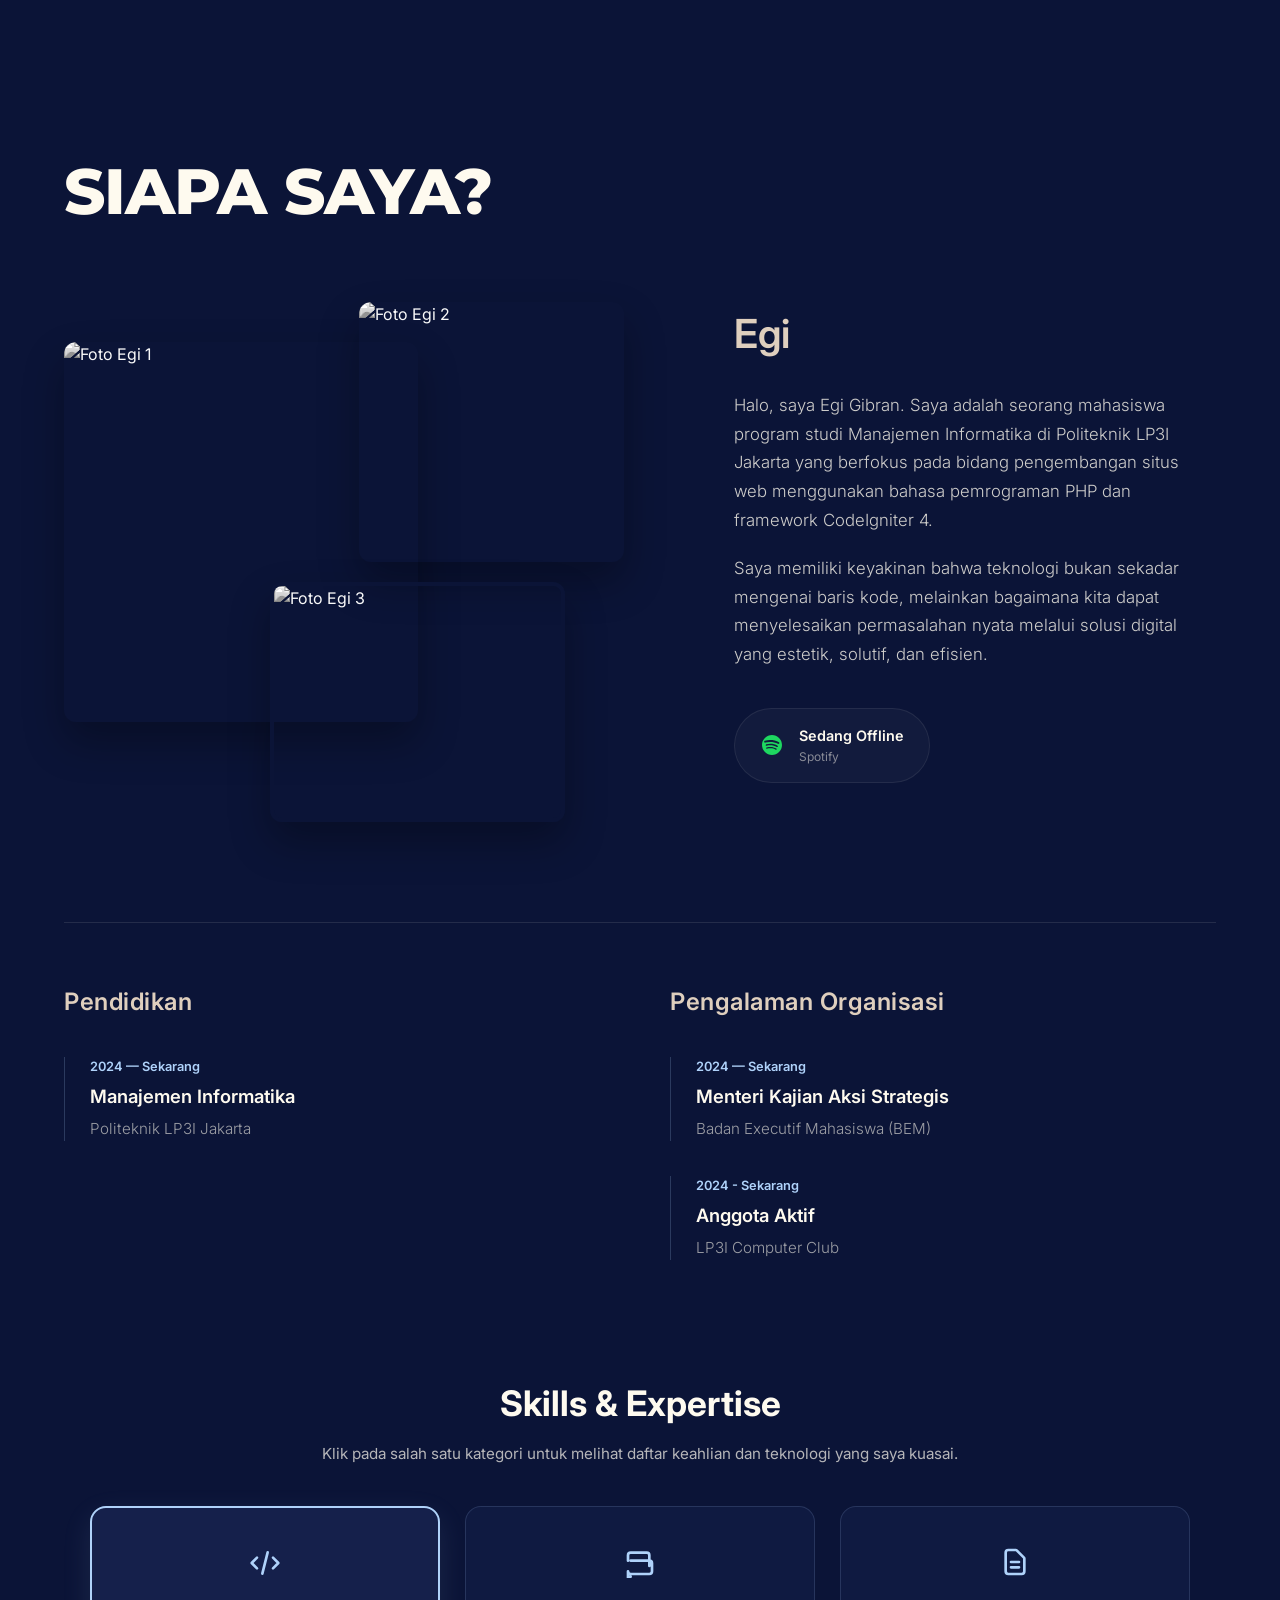
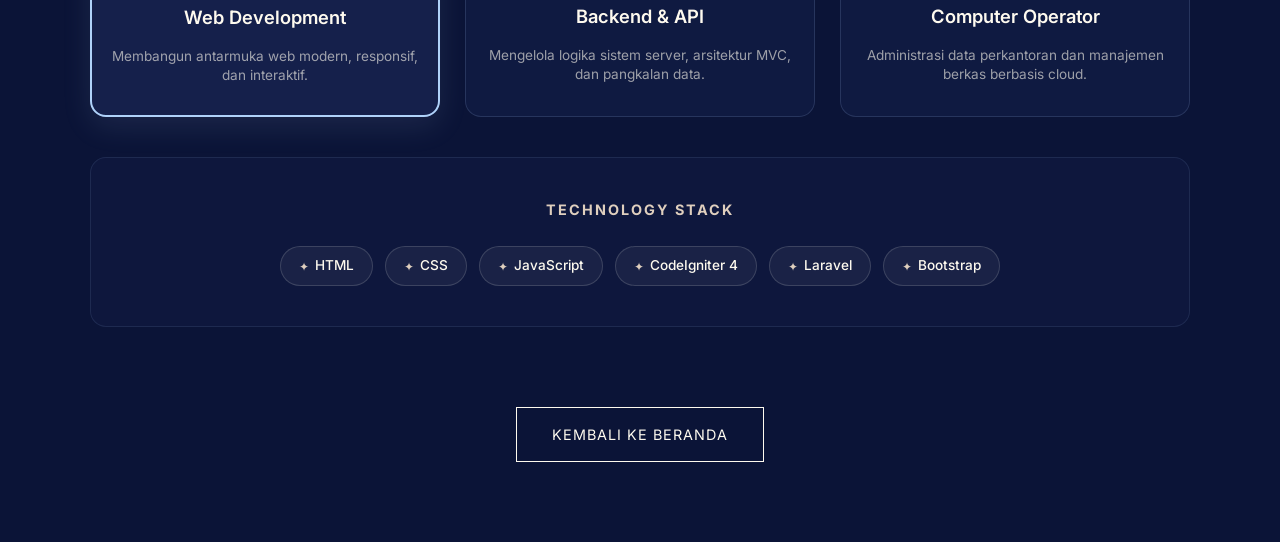
==== commit a15b4f28: "Fix: perbaikan efek hover foto dari hitam putih ke warna asli dan perbaikan animasi smooth scroll na" ====
--- a/about.html
+++ b/about.html
@@ -7,7 +7,6 @@
   <link rel="stylesheet" href="style.css">
   <link href="https://fonts.googleapis.com/css2?family=Inter:wght@300;400;600;700&family=Montserrat:wght@800&display=swap" rel="stylesheet">
   
-  <!-- CSS Khusus untuk Interaktif Tab Kategori Skill ala image_175cc5.png -->
   <style>
     .skills-container-interactive {
       width: 100%;
@@ -26,7 +25,6 @@
       font-size: 0.95rem;
       margin-bottom: 40px;
     }
-    /* Grid Kategori Kartu Atas */
     .skills-category-grid {
       display: grid;
       grid-template-columns: repeat(3, 1fr);
@@ -64,7 +62,6 @@
       color: rgba(254, 250, 239, 0.6);
       line-height: 1.4;
     }
-    /* Efek Hover & Aktif Sesuai Referensi Gambar */
     .skill-card-btn:hover {
       transform: translateY(-5px);
       border-color: rgba(175, 210, 250, 0.4);
@@ -78,7 +75,6 @@
       border: 2px solid var(--powder-blue);
       box-shadow: 0 10px 30px rgba(175, 210, 250, 0.1);
     }
-    /* Panel Tempat Menampilkan Stack di Bawah */
     .tech-stack-display-panel {
       background: rgba(24, 35, 80, 0.25);
       border: 1.5px solid rgba(175, 210, 250, 0.1);
@@ -109,7 +105,6 @@
     .tab-content-panel.active-panel {
       display: flex;
     }
-    /* Desain Tombol Kapsul Mini */
     .pill-badge {
       display: flex;
       align-items: center;
@@ -139,7 +134,6 @@
       to { opacity: 1; transform: translateY(0); }
     }
 
-    /* Penyesuaian Responsif Layar HP */
     @media (max-width: 768px) {
       .skills-category-grid {
         grid-template-columns: 1fr;
@@ -203,7 +197,7 @@
         <div class="timeline-item">
           <span class="year">2024 — Sekarang</span>
           <h4>Menteri Kajian Aksi Strategis</h4>
-          <p>Badan Eksekutif Mahasiswa (BEM)</p>
+          <p>Badan Executif Mahasiswa (BEM)</p>
         </div>
         <div class="timeline-item">
           <span class="year">2024 - Sekarang</span>
@@ -213,14 +207,12 @@
       </div>
     </section>
 
-    <!-- ROMBAKAN UTAMA: INTERACTIVE TABBED SKILLS LAYOUT -->
     <section class="skills-container-interactive reveal-up">
       <div class="skills-header-text">
         <h2>Skills & Expertise</h2>
         <p>Klik pada salah satu kategori untuk melihat daftar keahlian dan teknologi yang saya kuasai.</p>
       </div>
 
-      <!-- Tiga Kartu Kategori Pilihan Atas -->
       <div class="skills-category-grid">
         <div class="skill-card-btn active-tab" onclick="switchSkillTab(event, 'web-dev-panel')">
           <div class="icon-box">
@@ -253,11 +245,9 @@
         </div>
       </div>
 
-      <!-- Container Tampilan Hasil Stack di Bawah -->
       <div class="tech-stack-display-panel">
         <h5>Technology Stack</h5>
         
-        <!-- Isi Kategori 1: Web Development -->
         <div id="web-dev-panel" class="tab-content-panel active-panel">
           <span class="pill-badge">HTML</span>
           <span class="pill-badge">CSS</span>
@@ -267,7 +257,6 @@
           <span class="pill-badge">Bootstrap</span>
         </div>
 
-        <!-- Isi Kategori 2: Backend & API -->
         <div id="backend-panel" class="tab-content-panel">
           <span class="pill-badge">PHP</span>
           <span class="pill-badge">CodeIgniter 4</span>
@@ -275,7 +264,6 @@
           <span class="pill-badge">MySQL</span>
         </div>
 
-        <!-- Isi Kategori 3: Computer Operator -->
         <div id="operator-panel" class="tab-content-panel">
           <span class="pill-badge">Microsoft Word</span>
           <span class="pill-badge">Microsoft Excel</span>
@@ -287,41 +275,21 @@
       </div>
     </section>
 
-    <div style="text-align: center; margin-top: 80px;">
+    <div style="text-align: center; margin-top: 80px;" class="reveal-up">
         <a href="index.html" class="minimal-btn">Kembali ke Beranda</a>
     </div>
   </main>
 
   <script src="script.js"></script>
-  
-  <!-- JavaScript Logika Pengubah Tab Kategori Keren Berkecepatan Tinggi -->
   <script>
     function switchSkillTab(event, panelId) {
-      // 1. Hapus kelas active-tab dari semua kartu kategori atas
       const cards = document.querySelectorAll('.skill-card-btn');
       cards.forEach(card => card.classList.remove('active-tab'));
-      
-      // 2. Sembunyikan seluruh isi panel badge teknologi di bawah
       const panels = document.querySelectorAll('.tab-content-panel');
       panels.forEach(panel => panel.classList.remove('active-panel'));
-      
-      // 3. Pasang kelas aktif ke elemen kartu yang sedang diklik user
       event.currentTarget.classList.add('active-tab');
-      
-      // 4. Munculkan panel penampung stack yang sesuai dengan transisi halus
       document.getElementById(panelId).classList.add('active-panel');
     }
-
-    document.addEventListener("DOMContentLoaded", () => {
-      const elementsToAnimate = document.querySelectorAll('.reveal-up, .reveal-left, .reveal-right');
-      setTimeout(() => {
-        elementsToAnimate.forEach((element, index) => {
-          setTimeout(() => {
-            element.classList.add('active');
-          }, index * 150);
-        });
-      }, 100);
-    });
   </script>
 </body>
 </html>
--- a/style.css
+++ b/style.css
@@ -1,288 +1,509 @@
-/* ========================================================
-   GOOGLE FONT & INITIAL VARIABLE
-   ======================================================== */
-@import url('https://fonts.googleapis.com/css2?family=Inter:wght@300;400;500;600;700&display=swap');
-
+/* ==========================================================================
+   1. VARIABLES & CORE STYLES
+   ========================================================================== */
 :root {
-  --deep-blue: #182350;     /* Biru dongker murni bawaan awal lu */
-  --powder-blue: #AFD2FA;   /* Warna aksen terang */
-  --floral-white: #FEFAEF;  /* Warna teks utama & card */
-  --pale-brown: #B9915E;    /* Warna tombol premium */
-}
-
-/* ========================================================
-   RESET & BASE SYSTEM (SATU BG UNTUK SEMUA)
-   ======================================================== */
+  --deep-blue: #0b1437;
+  --powder-blue: #afd2fa;
+  --floral-white: #fefaef;
+  --pale-brown: #dfcfbe;
+}
+
 * {
   margin: 0;
   padding: 0;
   box-sizing: border-box;
 }
 
-html, body {
-  width: 100%;
+body {
+  font-family: 'Inter', sans-serif;
+  background-color: var(--deep-blue);
+  color: var(--floral-white);
+  overflow-x: hidden;
+  line-height: 1.6;
+}
+
+/* ==========================================================================
+   2. EFEK LOADING MASUK (PRELOADER) — BARU DITAMBAHKAN
+   ========================================================================== */
+#preloader {
+  position: fixed;
+  top: 0;
+  left: 0;
+  width: 100%;
+  height: 100vh;
+  background-color: var(--deep-blue);
+  z-index: 99999; /* Pastikan berada di atas semua elemen termasuk navbar */
+  display: flex;
+  justify-content: center;
+  align-items: center;
+  transition: opacity 0.6s ease, visibility 0.6s ease;
+}
+
+#preloader.hidden {
+  opacity: 0;
+  visibility: hidden;
+  pointer-events: none;
+}
+
+.preloader-content {
+  text-align: center;
+  width: 80%;
+  max-width: 400px;
+}
+
+.preloader-percentage {
+  font-size: 3.5rem;
+  font-weight: 600;
+  color: var(--floral-white);
+  margin-bottom: 15px;
+  font-family: 'Inter', sans-serif;
+}
+
+.preloader-bar-container {
+  width: 100%;
+  height: 3px;
+  background-color: rgba(254, 250, 239, 0.1);
+  border-radius: 10px;
+  overflow: hidden;
+  margin-bottom: 15px;
+}
+
+.preloader-bar {
+  width: 0%;
   height: 100%;
-  color: var(--floral-white);
-  font-family: 'Inter', sans-serif;
-  
-  /* Kunci Utama: Satu background global yang terintegrasi di body */
-  background-image: 
-    linear-gradient(rgba(24, 35, 80, 0.4), rgba(24, 35, 80, 0.4)), 
-    url('assets/bg-contact.jpg');
-  background-size: cover;
-  background-position: center;
-  background-repeat: no-repeat;
-  background-attachment: fixed; /* Bikin background diem statis yang elegan pas di-scroll */
-  background-color: var(--deep-blue);
-  background-blend-mode: overlay;
-}
-
-body {
-  overflow-x: hidden;
-  overflow-y: auto;
-}
-
-/* ========================================================
-   SMOOTH SCROLL & LAYOUT CONTAINER
-   ======================================================== */
-.scroll-container {
-  height: auto;
-  overflow-y: visible;
-  overflow-x: hidden;
-  scroll-snap-type: none !important;
-  scroll-behavior: smooth;
-}
-
-.section {
-  min-height: 100vh;
-  scroll-snap-align: none !important;
-  scroll-snap-stop: normal !important;
-  display: flex;
-  align-items: center;
-  justify-content: center;
-  padding: 80px 8%;
-  position: relative;
-  background: transparent !important; /* Dipastikan semua section transparan */
-}
-
-/* ========================================================
-   NAVBAR & LOGO (RESPONSIVE READY)
-   ======================================================== */
+  background-color: var(--pale-brown);
+  transition: width 0.1s linear;
+}
+
+.preloader-text {
+  font-size: 0.85rem;
+  color: rgba(254, 250, 239, 0.6);
+  letter-spacing: 1px;
+  text-transform: uppercase;
+}
+
+/* ==========================================================================
+   3. UTILITY ANIMATION (SCROLL REVEAL BOLAK-BALIK & STAGGERED DELAY) — DIROMBAK
+   ========================================================================== */
+/* State Awal Sebelum Elemen Terlihat Di Layar */
+.reveal-left {
+  opacity: 0;
+  transform: translateX(-50px);
+  transition: opacity 0.8s cubic-bezier(0.25, 1, 0.5, 1), transform 0.8s cubic-bezier(0.25, 1, 0.5, 1);
+}
+
+.reveal-right {
+  opacity: 0;
+  transform: translateX(50px);
+  transition: opacity 0.8s cubic-bezier(0.25, 1, 0.5, 1), transform 0.8s cubic-bezier(0.25, 1, 0.5, 1);
+}
+
+.reveal-up {
+  opacity: 0;
+  transform: translateY(50px);
+  transition: opacity 0.8s cubic-bezier(0.25, 1, 0.5, 1), transform 0.8s cubic-bezier(0.25, 1, 0.5, 1);
+}
+
+/* State Aktif Ketika Dipicu JavaScript (Saat Masuk Layar Viewport) */
+.reveal-left.active,
+.reveal-right.active,
+.reveal-up.active {
+  opacity: 1;
+  transform: translate(0);
+}
+
+/* Efek Muncul Berurutan (Staggered Delay) untuk Elemen yang Berjejer di About Page */
+.about-text-content.reveal-right.active > * {
+  animation: fadeInDelay 0.8s cubic-bezier(0.25, 1, 0.5, 1) forwards;
+}
+
+.about-text-content.reveal-right.active > :nth-child(1) { animation-delay: 0.1s; }
+.about-text-content.reveal-right.active > :nth-child(2) { animation-delay: 0.3s; }
+.about-text-content.reveal-right.active > :nth-child(3) { animation-delay: 0.5s; }
+
+.grid-col.reveal-left.active .timeline-item:nth-child(2) { transition-delay: 0.2s; }
+.grid-col.reveal-right.active .timeline-item:nth-child(2) { transition-delay: 0.2s; }
+.grid-col.reveal-right.active .timeline-item:nth-child(3) { transition-delay: 0.4s; }
+
+@keyframes fadeInDelay {
+  from { opacity: 0; transform: translateY(15px); }
+  to { opacity: 1; transform: translateY(0); }
+}
+
+/* ==========================================================================
+   4. NAVIGATION & HEADER
+   ========================================================================== */
 .navbar {
   position: fixed;
   top: 0;
   left: 0;
   width: 100%;
-  height: 80px;
-  padding: 0 5%;
-  display: flex;
+  padding: 30px 10%;
+  display: flex;
+  justify-content: space-between;
+  align-items: center;
+  z-index: 1000;
+  background: transparent;
+  transition: all 0.5s ease;
+}
+
+.navbar.scrolled {
+  padding: 20px 10%;
+  background: rgba(11, 20, 55, 0.85);
+  backdrop-filter: blur(10px);
+  border-bottom: 1px solid rgba(175, 210, 250, 0.1);
+}
+
+.logo {
+  font-size: 1.5rem;
+  font-weight: 600;
+  text-decoration: none;
+  color: var(--floral-white);
+  letter-spacing: -0.5px;
+}
+
+.nav-links {
+  display: flex;
+  gap: 40px;
+}
+
+.nav-links a {
+  text-decoration: none;
+  color: var(--floral-white);
+  font-size: 0.95rem;
+  font-weight: 400;
+  transition: opacity 0.3s ease;
+  opacity: 0.7;
+}
+
+.nav-links a:hover {
+  opacity: 1;
+}
+
+/* Hamburger Menu */
+.hamburger {
+  display: none;
+  background: none;
+  border: none;
+  cursor: pointer;
+  z-index: 1100;
+  flex-direction: column;
+  gap: 6px;
+}
+
+.hamburger span {
+  display: block;
+  width: 25px;
+  height: 2px;
+  background-color: var(--floral-white);
+  transition: all 0.3s ease;
+}
+
+.hamburger.active span:nth-child(1) {
+  transform: translateY(8px) rotate(45deg);
+}
+
+.hamburger.active span:nth-child(2) {
+  opacity: 0;
+}
+
+.hamburger.active span:nth-child(3) {
+  transform: translateY(-8px) rotate(-45deg);
+}
+
+/* Mobile Overlay Menu */
+.overlay-menu {
+  position: fixed;
+  top: 0;
+  left: 0;
+  width: 100%;
+  height: 100vh;
+  background-color: var(--deep-blue);
+  z-index: 1050;
+  display: flex;
+  justify-content: center;
+  align-items: center;
+  opacity: 0;
+  visibility: hidden;
+  transition: all 0.5s cubic-bezier(0.77, 0, 0.175, 1);
+}
+
+.overlay-menu.active {
+  opacity: 1;
+  visibility: visible;
+}
+
+.overlay-links {
+  display: flex;
+  flex-direction: column;
+  gap: 30px;
+  text-align: center;
+}
+
+.overlay-links a {
+  font-size: 2rem;
+  color: var(--floral-white);
+  text-decoration: none;
+  font-weight: 300;
+  opacity: 0;
+  transform: translateY(20px);
+  transition: all 0.4s ease;
+}
+
+.overlay-menu.active .overlay-links a {
+  opacity: 1;
+  transform: translateY(0);
+}
+
+/* Delay Animasi Link Mobile Overlay */
+.overlay-menu.active .overlay-links a:nth-child(1) { transition-delay: 0.2s; }
+.overlay-menu.active .overlay-links a:nth-child(2) { transition-delay: 0.3s; }
+.overlay-menu.active .overlay-links a:nth-child(3) { transition-delay: 0.4s; }
+.overlay-menu.active .overlay-links a:nth-child(4) { transition-delay: 0.5s; }
+
+/* ==========================================================================
+   5. CONTAINER LAYOUTS & BACKGROUNDS
+   ========================================================================== */
+.scroll-container {
+  width: 100%;
+}
+
+/* BACKGROUND 1: Mengapit Home & About (Pola Heksagonal) */
+.home-about-group {
+  position: relative;
+  width: 100%;
+  background-color: var(--deep-blue);
+  background-image: 
+    radial-gradient(rgba(175, 210, 250, 0.15) 1px, transparent 1px), 
+    radial-gradient(rgba(175, 210, 250, 0.1) 1px, transparent 1px);
+  background-size: 40px 40px;
+  background-position: 0 0, 20px 20px;
+}
+
+/* BACKGROUND 2: Section Project / Work (Pola Gelombang Asap / Wave Lembut) */
+.work-page-bg {
+  background-color: #09102c;
+  position: relative;
+  overflow: hidden;
+}
+
+.work-page-bg::before {
+  content: "";
+  position: absolute;
+  top: -50%;
+  left: -50%;
+  width: 200%;
+  height: 200%;
+  background: radial-gradient(circle at center, rgba(175, 210, 250, 0.03) 0%, transparent 60%);
+  animation: drift 30s linear infinite;
+  pointer-events: none;
+}
+
+/* BACKGROUND 3: Section Contact (Pola Marmer / Gradasi Premium) */
+.contact-page-bg {
+  background: linear-gradient(135deg, #0b1437 0%, #111e52 50%, #050a1c 100%);
+  position: relative;
+}
+
+.contact-page-bg::after {
+  content: "";
+  position: absolute;
+  top: 0;
+  left: 0;
+  width: 100%;
+  height: 100%;
+  background: linear-gradient(to bottom, transparent, rgba(11, 20, 55, 0.5));
+  pointer-events: none;
+}
+
+@keyframes drift {
+  from { transform: rotate(0deg); }
+  to { transform: rotate(360deg); }
+}
+
+/* ==========================================================================
+   6. PORTFOLIO LAYOUTS (HOMEPAGE SECTIONS)
+   ========================================================================== */
+.section {
+  min-height: 100vh;
+  width: 100%;
+  display: flex;
+  align-items: center;
+  padding: 120px 10%;
+  position: relative;
+}
+
+.section-wrapper {
+  display: flex;
+  width: 100%;
   align-items: center;
   justify-content: space-between;
-  z-index: 1000;
-  transition: all 0.6s cubic-bezier(0.25, 1, 0.5, 1);
-}
-
-.navbar.scrolled {
-  top: 20px;
-  left: 50%;
-  transform: translateX(-50%);
-  width: 90%;
-  max-width: 1100px;
-  height: 65px;
-  border-radius: 100px;
-  background: rgba(24, 35, 80, 0.7) !important;
-  backdrop-filter: blur(20px);
-  border: 1px solid rgba(175, 210, 250, 0.2);
-  box-shadow: 0 10px 40px rgba(0,0,0,0.3);
-}
-
-.logo {
-  text-decoration: none;
-  color: var(--floral-white) !important;
-  font-family: 'Inter', sans-serif;
-  font-size: 1.5rem;
-  font-weight: 300;
-  letter-spacing: 2px;
-  text-transform: uppercase;
-  z-index: 1002;
-}
-
-/* Menu bawaan desktop */
-.nav-links { 
-  display: flex; 
-  gap: 40px; 
-}
-
-.nav-links a { 
-  text-decoration: none; 
-  color: var(--floral-white);
-  font-size: 0.95rem; 
-  transition: 0.3s; 
-}
-
-.nav-links a:hover { 
-  color: var(--powder-blue); 
-}
-
-/* ========================================================
-   CLEANING SECTION BG (SEMUA DIBUAT TRANSPARAN PENUH)
-   ======================================================== */
-
-.home-about-group {
-  width: 100%;
-  position: relative;
-  background: transparent !important;
-}
-
-#home, #about {
-  background: transparent !important;
-}
-
-.work-page-bg, #project.work-page-bg {
-  background: transparent !important;
-}
-
-.contact-page-bg {
-  background: transparent !important;
-}
-
-/* ========================================================
-   SECTION HERO LAYOUT CONFIGURATION
-   ======================================================== */
-.section-wrapper {
-  width: 100%;
-  max-width: 1100px;
-  display: flex;
-  justify-content: space-between;
-  align-items: center;
-  margin: 0 auto;
-  gap: 80px;
+  gap: 60px;
+}
+
+.section-wrapper.reverse {
+  flex-direction: row-reverse;
 }
 
 .section-content {
   flex: 1;
-  max-width: 520px;
-  text-align: left;
+  max-width: 550px;
 }
 
 .section-image {
   flex: 1;
   display: flex;
-  justify-content: flex-end;
-}
-
+  justify-content: center;
+  align-items: center;
+}
+
+/* Text Elements */
 .section-label {
+  font-size: 0.85rem;
   text-transform: uppercase;
-  font-size: 0.8rem;
-  letter-spacing: 4px;
-  color: var(--powder-blue);
-  margin-bottom: 12px;
-  display: block;
-}
-
-.section-content h1 {
-  font-size: clamp(2.5rem, 5vw, 4.5rem);
-  line-height: 1.1;
+  letter-spacing: 2px;
+  color: var(--pale-brown);
   margin-bottom: 20px;
-  letter-spacing: -2px;
-  font-weight: 700;
-  color: var(--floral-white) !important;
+  font-weight: 600;
 }
 
 .section-content h2 {
-  font-size: clamp(1.8rem, 3.5vw, 2.8rem);
+  font-size: 2.8rem;
   line-height: 1.2;
-  margin-bottom: 20px;
-  letter-spacing: -1px;
-  font-weight: 600;
-  color: var(--floral-white) !important;
+  color: var(--floral-white);
+  margin-bottom: 25px;
+  font-weight: 400;
+}
+
+.section-content h2 b {
+  font-weight: 600;
 }
 
 .section-description {
-  color: rgba(254, 250, 239, 0.8);
-  line-height: 1.8;
   font-size: 1.05rem;
-  margin-bottom: 35px;
-  text-align: justify;
-}
-
-/* ========================================================
-   IMAGES & COMPONENT SYSTEM
-   ======================================================== */
+  color: rgba(254, 250, 239, 0.7);
+  margin-bottom: 40px;
+  font-weight: 300;
+}
+
+/* Buttons */
+.minimal-btn {
+  display: inline-block;
+  padding: 15px 35px;
+  border: 1px solid var(--floral-white);
+  color: var(--floral-white);
+  text-decoration: none;
+  font-size: 0.9rem;
+  letter-spacing: 1px;
+  text-transform: uppercase;
+  transition: all 0.4s ease;
+  background: transparent;
+}
+
+.minimal-btn:hover {
+  background-color: var(--floral-white);
+  color: var(--deep-blue);
+}
+
+/* Image Frames & Containers */
 .image-container {
-  width: 280px;
-  height: 340px;
   overflow: hidden;
-  border: 1px solid rgba(175, 210, 250, 0.2);
+  position: relative;
+  width: 100%;
+  max-width: 420px;
+  background-color: rgba(254, 250, 239, 0.05);
   transition: transform 0.6s cubic-bezier(0.25, 1, 0.5, 1);
 }
-
-.image-pill { border-radius: 200px; }
-.image-square { border-radius: 24px; }
 
 .image-container img {
   width: 100%;
   height: 100%;
   object-fit: cover;
-  filter: grayscale(100%);
-  transition: filter 0.6s ease, transform 0.6s ease;
-  opacity: 0.9;
-}
-
-.image-container:hover img { 
-  opacity: 1; 
-  filter: grayscale(0%);
-}
-
-.image-container:hover { transform: scale(1.02); }
-
-.minimal-btn {
-  display: inline-block;
-  padding: 14px 35px;
-  border: 2px solid var(--pale-brown);
-  border-radius: 50px;
+  display: block;
+  filter: grayscale(100%); /* KORREKSI: Dimulai dari hitam putih total */
+  transition: transform 0.6s cubic-bezier(0.25, 1, 0.5, 1), filter 0.6s ease-in-out;
+}
+
+.image-container:hover img {
+  transform: scale(1.05);
+  filter: grayscale(0%); /* KOREKSI: Berubah jadi full color */
+}
+
+.image-pill {
+  border-radius: 400px;
+  aspect-ratio: 1 / 1.3;
+}
+
+.image-square {
+  border-radius: 12px;
+  aspect-ratio: 1 / 1;
+}
+
+/* ==========================================================================
+   7. INFINITE MARQUEE COMPONENT
+   ========================================================================== */
+.marquee-container {
+  width: 100%;
+  overflow: hidden;
+  background-color: rgba(254, 250, 239, 0.02);
+  border-top: 1px solid rgba(254, 250, 239, 0.05);
+  border-bottom: 1px solid rgba(254, 250, 239, 0.05);
+  padding: 25px 0;
+  display: flex;
+  align-items: center;
+}
+
+.marquee-content {
+  display: flex;
+  white-space: nowrap;
+  animation: marquee-scroll 25s linear infinite;
+}
+
+.marquee-content span {
+  font-size: 1.2rem;
+  font-weight: 300;
   color: var(--pale-brown);
-  text-decoration: none;
-  transition: 0.3s;
-  font-size: 0.9rem;
-  background: transparent;
-  font-weight: 600;
-}
-
-.minimal-btn:hover { 
-  background: var(--pale-brown); 
-  color: var(--deep-blue);
-  transform: translateY(-3px);
-  box-shadow: 0 10px 20px rgba(185, 145, 94, 0.3);
-}
-
-/* ========================================================
-   ABOUT PAGE LAYOUT (MURNI TIDAK DIUBAH SAMA SEKALI)
-   ======================================================== */
+  letter-spacing: 3px;
+  padding-right: 50px;
+}
+
+@keyframes marquee-scroll {
+  0% { transform: translateX(0%); }
+  100% { transform: translateX(-33.33%); }
+}
+
+/* ==========================================================================
+   8. ABOUT PAGE STYLES (about.html)
+   ========================================================================== */
 .about-page {
-  background: transparent !important;
-  color: var(--floral-white) !important;
-  overflow-y: auto !important;
+  background-color: var(--deep-blue);
+  padding: 0;
 }
 
 .about-container {
   max-width: 1200px;
   margin: 0 auto;
-  padding: 140px 5% 80px;
+  padding: 140px 24px 80px;
+}
+
+.about-hero {
+  margin-bottom: 60px;
+  text-align: left;
 }
 
 .about-section-title {
-  font-family: 'Inter', sans-serif;
-  font-size: 2.2rem;
-  font-weight: 700;
-  color: var(--powder-blue) !important;
-  margin-bottom: 40px;
-  text-align: left;
-}
-
+  font-family: 'Montserrat', sans-serif;
+  font-size: 4rem;
+  font-weight: 800;
+  color: var(--floral-white);
+  text-transform: uppercase;
+  letter-spacing: -1px;
+}
+
+/* Collage System */
 .about-wrapper-alvalens {
   display: grid;
-  grid-template-columns: 1.1fr 1fr;
+  grid-template-columns: 1.1fr 0.9fr;
   gap: 80px;
   align-items: start;
   margin-bottom: 100px;
@@ -290,339 +511,199 @@
 
 .about-images-collage {
   position: relative;
-  width: 100%;
-  height: 480px;
+  height: 520px;
+  width: 100%;
 }
 
 .img-box {
   position: absolute;
   overflow: hidden;
-  box-shadow: 0 10px 30px rgba(0,0,0,0.3);
-  transition: transform 0.6s cubic-bezier(0.25, 1, 0.5, 1), box-shadow 0.6s cubic-bezier(0.25, 1, 0.5, 1), z-index 0.3s ease;
-}
-
+  border-radius: 12px;
+  box-shadow: 0 20px 40px rgba(0,0,0,0.3);
+  transition: transform 0.5s ease;
+}
+
+/* Efek untuk Gambar Kolase di Halaman Tentang (About Page) */
 .img-box img {
   width: 100%;
   height: 100%;
   object-fit: cover;
-  filter: grayscale(100%);
-  transition: filter 0.6s cubic-bezier(0.25, 1, 0.5, 1);
+  display: block;
+  filter: grayscale(100%); /* KOREKSI: Dimulai dari hitam putih total */
+  transition: filter 0.6s ease-in-out;
+}
+.img-box:hover img {
+  filter: grayscale(0%); /* KOREKSI: Berubah jadi full color */
+}
+
+.img-main {
+  width: 60%;
+  height: 380px;
+  left: 0;
+  top: 40px;
+  z-index: 2;
+}
+
+.img-top-right {
+  width: 45%;
+  height: 260px;
+  right: 5%;
+  top: 0;
+  z-index: 1;
+}
+
+.img-bottom-center {
+  width: 50%;
+  height: 240px;
+  left: 35%;
+  bottom: 0;
+  z-index: 3;
+  border: 4px solid var(--deep-blue);
 }
 
 .img-box:hover {
-  transform: translateY(-12px) scale(1.03); 
-  box-shadow: 0 25px 50px rgba(0,0,0,0.5); 
-  z-index: 10 !important;
-}
-
-.img-box:hover img { filter: grayscale(0%); }
-
-.img-main { width: 260px; height: 320px; left: 50px; top: 60px; z-index: 2; }
-.img-top-right { width: 180px; height: 200px; right: 60px; top: 10px; z-index: 1; }
-.img-bottom-center { width: 220px; height: 240px; left: 280px; bottom: -20px; z-index: 3; }
-
-.about-text-content {
-  display: flex;
-  flex-direction: column;
-  gap: 25px;
-}
-
+  transform: translateY(-5px) scale(1.02);
+  z-index: 10;
+}
+
+/* Biodata Text */
 .about-name {
   font-size: 2.5rem;
-  font-weight: 700;
-  color: var(--floral-white) !important;
-  letter-spacing: -0.5px;
-  margin-bottom: 5px;
+  font-weight: 600;
+  color: var(--pale-brown);
+  margin-bottom: 25px;
 }
 
 .about-paragraph {
   font-size: 1.05rem;
-  line-height: 1.8;
-  color: rgba(254, 250, 239, 0.85) !important;
-  text-align: justify;
-}
-
-.about-paragraph strong {
-  color: var(--powder-blue) !important;
-  font-weight: 600;
-}
-
+  color: rgba(254, 250, 239, 0.8);
+  margin-bottom: 20px;
+  font-weight: 300;
+  line-height: 1.7;
+}
+
+/* Spotify Box */
 .spotify-widget {
+  margin-top: 40px;
   display: flex;
   align-items: center;
   gap: 15px;
-  border: 1.5px solid rgba(175, 210, 250, 0.3);
-  border-radius: 12px;
+  background: rgba(254, 250, 239, 0.03);
+  border: 1px solid rgba(254, 250, 239, 0.08);
   padding: 15px 25px;
-  width: 100%;
-  max-width: 450px;
-  margin-top: 15px;
-  background: rgba(24, 35, 80, 0.3);
-}
-
-.spotify-icon svg { width: 40px; height: 40px; color: #1DB954; }
-.spotify-info { display: flex; flex-direction: column; }
-.spotify-title { font-size: 0.95rem; font-weight: 700; color: var(--floral-white); }
-.spotify-status { font-size: 0.95rem; color: var(--powder-blue); }
-
-.about-hero h1 {
-  font-size: clamp(2.5rem, 5vw, 4rem);
-  margin-bottom: 30px;
-  letter-spacing: -2px;
-  color: var(--floral-white);
-}
-
-.about-bio {
-  font-size: 1.2rem;
-  line-height: 1.8;
-  color: rgba(254, 250, 239, 0.85);
-  max-width: 750px;
-  margin-bottom: 80px;
-}
-
+  border-radius: 50px;
+  width: fit-content;
+}
+
+.spotify-icon {
+  color: #1ed760;
+  width: 24px;
+  height: 24px;
+}
+
+.spotify-info {
+  display: flex;
+  flex-direction: column;
+}
+
+.spotify-title {
+  font-size: 0.9rem;
+  font-weight: 600;
+  color: var(--floral-white);
+}
+
+.spotify-status {
+  font-size: 0.75rem;
+  color: rgba(254, 250, 239, 0.5);
+}
+
+/* Timeline Education & Organization Grid */
 .about-grid {
   display: grid;
   grid-template-columns: 1fr 1fr;
   gap: 60px;
   margin-bottom: 80px;
+  border-top: 1px solid rgba(254, 250, 239, 0.1);
+  padding-top: 60px;
 }
 
 .grid-col h3 {
-  text-transform: uppercase;
-  font-size: 0.9rem;
-  letter-spacing: 3px;
-  margin-bottom: 30px;
+  font-size: 1.5rem;
+  color: var(--pale-brown);
+  margin-bottom: 35px;
+  font-weight: 600;
+  letter-spacing: 0.5px;
+}
+
+.timeline-item {
+  margin-bottom: 35px;
+  position: relative;
+  padding-left: 25px;
+  border-left: 1px solid rgba(175, 210, 250, 0.2);
+}
+
+.timeline-item .year {
+  font-size: 0.8rem;
   color: var(--powder-blue);
-  border-bottom: 1px solid var(--powder-blue);
-  padding-bottom: 10px;
-  display: inline-block;
-}
-
-.timeline-item { margin-bottom: 30px; }
-.timeline-item .year { font-size: 0.85rem; color: var(--pale-brown); display: block; margin-bottom: 5px; }
-.timeline-item h4 { font-size: 1.1rem; font-weight: 700; color: var(--floral-white) !important; margin-bottom: 5px; }
-.timeline-item p { color: rgba(254, 250, 239, 0.7) !important; }
-
-.skills-wrapper { display: flex; flex-wrap: wrap; gap: 15px; margin-top: 20px; }
-.skills-wrapper span {
-  padding: 8px 20px;
-  border: 1px solid var(--powder-blue);
-  color: var(--powder-blue);
-  border-radius: 50px;
-  font-size: 0.85rem;
-  transition: 0.3s;
-}
-.skills-wrapper span:hover { 
-  background: var(--powder-blue);
-  color: var(--deep-blue); 
-}
-
-/* ========================================================
-   INFINITE MARQUEE SYSTEM
-======================================================== */
-.marquee-container {
-  width: 100%;
-  overflow: hidden;
-  background: var(--pale-brown);
-  padding: 18px 0;
-  display: flex;
-  align-items: center;
-  border-top: 1px solid rgba(175, 210, 250, 0.2);
-  border-bottom: 1px solid rgba(175, 210, 250, 0.2);
-  z-index: 5;
-  position: relative;
-}
-
-.marquee-content {
-  display: flex;
-  white-space: nowrap;
-  gap: 0;
-  animation: marquee-running 25s linear infinite;
-}
-
-.marquee-content span {
-  font-family: 'Inter', sans-serif;
-  font-size: 1.1rem;
-  font-weight: 700;
-  color: var(--deep-blue);
-  letter-spacing: 2px;
-  padding-right: 40px;
-}
-
-@keyframes marquee-running {
-  0% { transform: translateX(0%); }
-  100% { transform: translateX(-33.33%); }
-}
-
-/* ========================================================
-   SISTEM REVEAL ANIMATION (MURNI DIJAGA TIDAK BERUBAH)
-   ======================================================== */
-.reveal-left, .reveal-right, .reveal-up {
-  opacity: 0;
-  transition: opacity 0.8s ease, transform 0.8s cubic-bezier(0.25, 1, 0.5, 1);
-}
-.reveal-left { transform: translateX(-40px); }
-.reveal-right { transform: translateX(40px); }
-.reveal-up { transform: translateY(40px); }
-
-.reveal-left.active, .reveal-right.active, .reveal-up.active { 
-  opacity: 1 !important; 
-  transform: translate(0) !important; 
-}
-
-/* ========================================================
-   OVERLAY HAMBURGER SYSTEM
-   ======================================================== */
-.hamburger { 
-  border: none; 
-  background: none; 
-  cursor: pointer; 
-  z-index: 1005; 
-  display: none; 
-  padding: 10px;
-}
-
-.hamburger span { 
-  display: block; 
-  width: 30px; 
-  height: 2px; 
-  background: var(--floral-white) !important; 
-  margin: 6px 0; 
-  transition: all 0.3s ease; 
-}
-
-.hamburger.active span:nth-child(1) { transform: translateY(8px) rotate(45deg); }
-.hamburger.active span:nth-child(2) { opacity: 0; }
-.hamburger.active span:nth-child(3) { transform: translateY(-8px) rotate(-45deg); }
-
-.overlay-menu {
-  position: fixed;
-  inset: 0;
-  background: rgba(24, 35, 80, 0.98) !important;
-  z-index: 1004;
-  display: flex;
-  justify-content: center;
-  align-items: center;
-  opacity: 0;
-  visibility: hidden;
-  pointer-events: none; 
-  transition: opacity 0.4s ease, visibility 0.4s ease;
-}
-
-.overlay-menu.active { 
-  opacity: 1; 
-  visibility: visible; 
-  pointer-events: auto; 
-}
-
-.overlay-links {
-  display: flex;
-  flex-direction: column;
-  align-items: center;
-  gap: 25px;
-}
-
-.overlay-links a { 
-  display: block; 
-  font-size: 2rem; 
-  font-weight: 700; 
-  color: var(--floral-white);
-  text-decoration: none; 
-  text-transform: uppercase;
-  letter-spacing: 2px;
-  transition: all 0.3s ease; 
-}
-
-.overlay-links a:hover { color: var(--powder-blue); }
-
-/* ========================================================
-   SISTEM RESPONSIF ANTI-BERANTAKAN (ALL DEVICES RESOLUTION)
-   ======================================================== */
-
-/* Tablet & Mobile Layout Fix */
-@media (max-width: 992px) {
-  .navbar {
-    padding: 0 6%;
+  font-weight: 600;
+  display: block;
+  margin-bottom: 5px;
+}
+
+.timeline-item h4 {
+  font-size: 1.15rem;
+  color: var(--floral-white);
+  font-weight: 600;
+  margin-bottom: 5px;
+}
+
+.timeline-item p {
+  font-size: 0.95rem;
+  color: rgba(254, 250, 239, 0.6);
+  font-weight: 300;
+}
+
+/* ==========================================================================
+   9. RESPONSIVE MEDIA QUERIES
+   ========================================================================== */
+@media (max-width: 1024px) {
+  .section { padding: 100px 5%; }
+  .navbar { padding: 30px 5%; }
+  .navbar.scrolled { padding: 20px 5%; }
+  .section-content h2 { font-size: 2.3rem; }
+  .about-wrapper-alvalens { gap: 40px; }
+  .about-section-title { font-size: 3.2rem; }
+}
+
+@media (max-width: 768px) {
+  .hamburger { display: flex; }
+  .nav-links { display: none; }
+  
+  .section-wrapper,
+  .section-wrapper.reverse {
+    flex-direction: column;
+    text-align: center;
+    gap: 40px;
   }
-  .nav-links {
-    display: none; 
-  }
-  .hamburger {
-    display: block; 
-  }
-  .section {
-    padding: 100px 6% 60px;
-    height: auto;
-    min-height: 100vh;
-  }
-  .section-wrapper {
-    flex-direction: column-reverse; 
-    gap: 40px;
-    text-align: center;
-  }
-  .section-content {
-    max-width: 100%;
-    text-align: center;
-  }
-  .section-description {
-    text-align: center;
-  }
-  .section-image {
-    justify-content: center;
-    width: 100%;
-  }
-  .image-container {
-    width: 240px;
-    height: 300px;
-  }
+  
+  .section-content { max-width: 100%; }
+  .image-container { max-width: 340px; }
+  
   .about-wrapper-alvalens {
     grid-template-columns: 1fr;
-    gap: 40px;
+    gap: 50px;
   }
-  .about-images-collage {
-    height: 360px;
-  }
-  .img-main { width: 180px; height: 230px; left: 10px; top: 40px; }
-  .img-top-right { width: 120px; height: 140px; right: 10px; top: 10px; }
-  .img-bottom-center { width: 140px; height: 160px; left: 150px; bottom: 0px; }
-}
-
-/* Smartphone Layar Kecil Fix */
-@media (max-width: 576px) {
-  .navbar.scrolled {
-    width: 92%;
-    top: 10px;
-  }
-  .logo {
-    font-size: 1.2rem;
-  }
-  .section-content h1 {
-    font-size: 2.3rem; 
-    line-height: 1.2;
-  }
-  .section-content h2 {
-    font-size: 1.6rem;
-  }
-  .section-description {
-    font-size: 0.95rem;
-    line-height: 1.6;
-  }
-  .about-section-title {
-    font-size: 1.8rem;
-  }
-  .about-name {
-    font-size: 1.8rem;
-    text-align: center;
-  }
-  .about-paragraph {
-    font-size: 0.95rem;
-    text-align: justify;
-  }
+  
+  .about-images-collage { height: 420px; }
+  .img-main { height: 300px; }
+  .img-top-right { height: 200px; }
+  .img-bottom-center { height: 180px; }
+  
   .about-grid {
     grid-template-columns: 1fr;
     gap: 40px;
   }
-  .spotify-widget {
-    padding: 10px 15px;
-  }
+  
+  .spotify-widget { margin: 30px auto 0; }
+  .about-section-title { font-size: 2.5rem; }
 }
